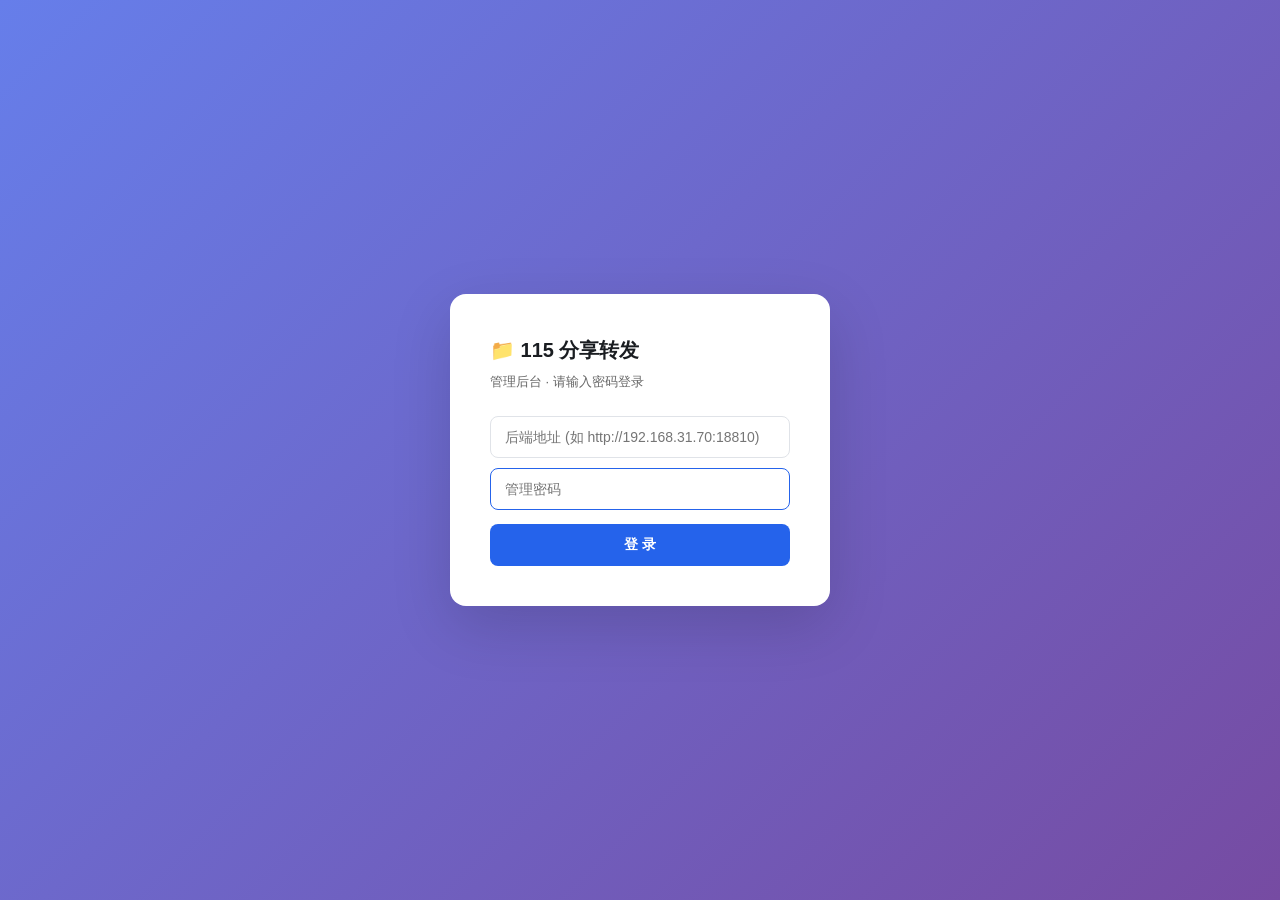
==== frontend/index.html @ b6e912a1 "feat: 115分享转发 全量项目 - 含前端管理面板" ====
<!DOCTYPE html>
<html lang="zh-CN">
<head>
<meta charset="utf-8">
<meta name="viewport" content="width=device-width, initial-scale=1">
<title>115 分享转发 · 管理后台</title>
<style>
:root{--bg:#f0f2f5;--surface:#fff;--border:#e0e3e8;--text:#1a1d21;--text2:#666;--text3:#999;--blue:#2563eb;--blue2:#1d4ed8;--green:#16a34a;--red:#dc2626;--orange:#ea580c;--radius:10px;--shadow:0 1px 3px rgba(0,0,0,.08)}
*{box-sizing:border-box;margin:0;padding:0}
body{background:var(--bg);color:var(--text);font:14px/1.6 -apple-system,BlinkMacSystemFont,"Segoe UI",Roboto,sans-serif;min-height:100vh}

/* Login */
#login-page{display:flex;align-items:center;justify-content:center;min-height:100vh;background:linear-gradient(135deg,#667eea 0%,#764ba2 100%)}
.login-box{background:#fff;border-radius:16px;padding:40px;width:380px;max-width:90vw;box-shadow:0 20px 60px rgba(0,0,0,.15)}
.login-box h1{font-size:20px;margin-bottom:6px}
.login-box p{color:var(--text2);font-size:13px;margin-bottom:24px}
.login-box input{width:100%;padding:12px 14px;border:1.5px solid var(--border);border-radius:8px;font-size:14px;outline:none;transition:border .2s}
.login-box input:focus{border-color:var(--blue)}
.login-box button{width:100%;margin-top:14px;padding:12px;background:var(--blue);color:#fff;border:none;border-radius:8px;font-size:14px;font-weight:600;cursor:pointer;transition:background .2s}
.login-box button:hover{background:var(--blue2)}
.login-box .err{color:var(--red);font-size:13px;margin-top:10px;display:none}

/* App */
#app-page{display:none}
.topbar{background:#fff;border-bottom:1px solid var(--border);padding:0 24px;height:52px;display:flex;align-items:center;justify-content:space-between;position:sticky;top:0;z-index:100}
.topbar h1{font-size:16px;font-weight:600}
.topbar .right{display:flex;align-items:center;gap:12px}
.topbar .conn{font-size:12px;color:var(--text3);background:var(--bg);padding:4px 10px;border-radius:6px}
.topbar .btn-sm{padding:6px 14px;border:1px solid var(--border);border-radius:6px;background:#fff;font-size:12px;cursor:pointer;color:var(--text2);transition:all .15s}
.topbar .btn-sm:hover{border-color:var(--blue);color:var(--blue)}
.topbar .btn-sm.danger{color:var(--red);border-color:#fecaca}
.topbar .btn-sm.danger:hover{background:#fef2f2}

.container{max-width:1200px;margin:0 auto;padding:20px}

/* Config URL bar */
.url-bar{background:var(--surface);border:1px solid var(--border);border-radius:var(--radius);padding:14px 18px;margin-bottom:16px;display:flex;align-items:center;gap:12px}
.url-bar label{font-size:13px;color:var(--text2);white-space:nowrap}
.url-bar input{flex:1;padding:8px 12px;border:1.5px solid var(--border);border-radius:6px;font-size:13px;outline:none}
.url-bar input:focus{border-color:var(--blue)}
.url-bar .btn{padding:8px 18px;background:var(--blue);color:#fff;border:none;border-radius:6px;font-size:13px;font-weight:500;cursor:pointer;white-space:nowrap}
.url-bar .btn:hover{background:var(--blue2)}
.url-bar .status{font-size:12px;padding:4px 10px;border-radius:20px;white-space:nowrap}
.url-bar .status.ok{background:#dcfce7;color:var(--green)}
.url-bar .status.err{background:#fee2e2;color:var(--red)}
.url-bar .status.idle{background:#f3f4f6;color:var(--text3)}

/* Grid */
.grid{display:grid;grid-template-columns:1fr 1fr;gap:16px}
@media(max-width:800px){.grid{grid-template-columns:1fr}}
.card{background:var(--surface);border:1px solid var(--border);border-radius:var(--radius);padding:18px;box-shadow:var(--shadow)}
.card.full{grid-column:1/-1}
.card h2{font-size:14px;font-weight:600;margin-bottom:14px;display:flex;align-items:center;gap:8px}
.card h2 .icon{font-size:16px}

/* Services */
.svc{display:flex;align-items:center;justify-content:space-between;padding:10px 0;border-bottom:1px solid #f3f4f6}
.svc:last-child{border:none}
.svc .name{font-weight:500;font-size:13px}
.svc .meta{font-size:11px;color:var(--text3)}
.badge{display:inline-block;padding:3px 10px;border-radius:20px;font-size:11px;font-weight:600;text-transform:uppercase}
.badge.running{background:#dcfce7;color:var(--green)}
.badge.stopped{background:#fee2e2;color:var(--red)}
.badge.not_found{background:#fef3c7;color:var(--orange)}
.badge.unknown{background:#f3f4f6;color:var(--text3)}
.svc-actions{display:flex;gap:6px;margin-top:2px}
.svc-actions button{font-size:11px;padding:3px 8px;border:1px solid var(--border);border-radius:4px;background:#fff;cursor:pointer;color:var(--text2);transition:all .15s}
.svc-actions button:hover{border-color:var(--blue);color:var(--blue)}

/* Fields */
.field{margin-bottom:12px}
.field label{display:block;font-size:12px;color:var(--text2);margin-bottom:4px;font-weight:500}
.field input,.field select{width:100%;padding:8px 12px;border:1.5px solid var(--border);border-radius:6px;font-size:13px;outline:none;transition:border .2s;font-family:inherit}
.field input:focus,.field select:focus{border-color:var(--blue)}
.field .hint{font-size:11px;color:var(--text3);margin-top:2px}

/* Buttons */
.btn{padding:8px 16px;border:none;border-radius:6px;font-size:13px;font-weight:500;cursor:pointer;transition:all .15s}
.btn-primary{background:var(--blue);color:#fff}.btn-primary:hover{background:var(--blue2)}
.btn-green{background:var(--green);color:#fff}.btn-green:hover{background:#15803d}
.btn-red{background:var(--red);color:#fff}.btn-red:hover{background:#b91c1c}
.btn-outline{background:#fff;border:1px solid var(--border);color:var(--text2)}.btn-outline:hover{border-color:var(--blue);color:var(--blue)}
.btn-group{display:flex;gap:8px;flex-wrap:wrap;margin-top:12px}

/* Log */
.log-box{background:#1a1d21;color:#d4d4d8;font:12px/1.5 "JetBrains Mono",ui-monospace,SFMono-Regular,monospace;padding:14px;border-radius:8px;max-height:320px;overflow:auto;white-space:pre-wrap;word-break:break-all}
.log-header{display:flex;align-items:center;gap:8px;margin-bottom:8px}
.log-header select{padding:6px 10px;border:1px solid var(--border);border-radius:6px;font-size:12px}

/* Queue */
pre.json{background:#1a1d21;color:#d4d4d8;font:12px/1.5 "JetBrains Mono",ui-monospace,SFMono-Regular,monospace;padding:14px;border-radius:8px;max-height:280px;overflow:auto;white-space:pre-wrap;word-break:break-all}

/* Mover */
.mover-grid{display:grid;grid-template-columns:repeat(auto-fit,minmax(80px,1fr));gap:10px;margin-bottom:14px}
.mover-stat{text-align:center;padding:10px;background:var(--bg);border-radius:8px}
.mover-stat .num{font-size:22px;font-weight:700;color:var(--blue)}
.mover-stat .lbl{font-size:11px;color:var(--text3);margin-top:2px}

/* Toast */
.toast{position:fixed;bottom:20px;right:20px;background:#1a1d21;color:#fff;padding:12px 20px;border-radius:8px;font-size:13px;z-index:9999;opacity:0;transform:translateY(10px);transition:all .3s;pointer-events:none}
.toast.show{opacity:1;transform:translateY(0)}
.toast.ok{background:var(--green)}
.toast.err{background:var(--red)}

/* Tabs */
.tabs{display:flex;gap:4px;margin-bottom:14px;border-bottom:1px solid var(--border);padding-bottom:0}
.tab{padding:8px 14px;font-size:13px;color:var(--text3);cursor:pointer;border-bottom:2px solid transparent;transition:all .15s;font-weight:500}
.tab:hover{color:var(--text)}
.tab.active{color:var(--blue);border-bottom-color:var(--blue)}
.tab-content{display:none}.tab-content.active{display:block}

/* Spinner */
.spinner{display:inline-block;width:14px;height:14px;border:2px solid #fff;border-top-color:transparent;border-radius:50%;animation:spin .6s linear infinite}
@keyframes spin{to{transform:rotate(360deg)}}
</style>
</head>
<body>

<!-- ========== Login ========== -->
<div id="login-page">
  <div class="login-box">
    <h1>📁 115 分享转发</h1>
    <p>管理后台 · 请输入密码登录</p>
    <input id="login-url" type="text" placeholder="后端地址 (如 http://192.168.31.70:18810)" style="margin-bottom:10px">
    <input id="login-pwd" type="password" placeholder="管理密码" autofocus>
    <div id="login-err" class="err"></div>
    <button id="login-btn" onclick="doLogin()">登 录</button>
  </div>
</div>

<!-- ========== App ========== -->
<div id="app-page">
  <div class="topbar">
    <h1>📁 115 分享转发 · 管理后台</h1>
    <div class="right">
      <span class="conn" id="conn-info"></span>
      <button class="btn-sm" onclick="refreshAll()">🔄 刷新</button>
      <button class="btn-sm danger" onclick="doLogout()">退出</button>
    </div>
  </div>

  <div class="container">
    <!-- Connection bar -->
    <div class="url-bar">
      <label>后端地址</label>
      <input id="api-url" type="text" placeholder="http://192.168.31.70:18810">
      <button class="btn" onclick="connect()">连接</button>
      <span class="status idle" id="conn-status">未连接</span>
    </div>

    <!-- Dashboard Grid -->
    <div class="grid">
      <!-- Services -->
      <div class="card">
        <h2><span class="icon">🖥️</span> 服务状态</h2>
        <div id="services"><div style="color:var(--text3);text-align:center;padding:20px">加载中...</div></div>
        <div class="btn-group">
          <button class="btn btn-outline" onclick="refreshServices()">刷新</button>
          <button class="btn btn-green" onclick="doAction('compose-up')">启动全部</button>
          <button class="btn btn-red" onclick="doAction('compose-down')">停止全部</button>
        </div>
      </div>

      <!-- Quick Actions -->
      <div class="card">
        <h2><span class="icon">⚡</span> 快捷操作</h2>
        <div class="btn-group" style="margin-top:0">
          <button class="btn btn-outline" onclick="doAction('backup')">📦 备份配置</button>
          <button class="btn btn-outline" onclick="doAction('clear-retry')">🗑️ 清空重试队列</button>
          <button class="btn btn-outline" onclick="refreshAll()">🔄 全部刷新</button>
        </div>
        <div id="mover-summary" style="margin-top:14px"></div>
      </div>

      <!-- Config Tabs -->
      <div class="card full">
        <h2><span class="icon">⚙️</span> 配置管理</h2>
        <div class="tabs">
          <div class="tab active" onclick="switchTab(this,'tab-card')">卡片机器人</div>
          <div class="tab" onclick="switchTab(this,'tab-monitor')">Telegram 监听</div>
          <div class="tab" onclick="switchTab(this,'tab-llm')">LLM 提示词</div>
        </div>
        <div id="tab-card" class="tab-content active"></div>
        <div id="tab-monitor" class="tab-content"></div>
        <div id="tab-llm" class="tab-content"></div>
      </div>

      <!-- Logs -->
      <div class="card full">
        <h2><span class="icon">📜</span> 实时日志</h2>
        <div class="log-header">
          <select id="log-svc" onchange="loadLogs()">
            <option value="p115-card-bot">p115-card-bot</option>
            <option value="tg-user-monitor">tg-user-monitor</option>
            <option value="cd2-mount-mover">cd2-mount-mover</option>
          </select>
          <button class="btn btn-outline" onclick="loadLogs()" style="padding:5px 12px;font-size:12px">刷新日志</button>
        </div>
        <div class="log-box" id="log-output">加载中...</div>
      </div>

      <!-- Retry Queue -->
      <div class="card">
        <h2><span class="icon">🔁</span> 重试队列</h2>
        <div class="json" id="queue-output">加载中...</div>
      </div>

      <!-- Mount Mover -->
      <div class="card">
        <h2><span class="icon">📂</span> 转存状态</h2>
        <div id="mover-output">加载中...</div>
      </div>
    </div>
  </div>
</div>

<div class="toast" id="toast"></div>

<script>
// ── State ──
let API = '';
let logged = false;

// ── Field labels ──
const cardLabels = {
  P115_SAVE_DIR:'保存目录名',TG_CHANNEL_ID:'频道ID',TG_USER_ID:'管理员ID',
  TG_ALLOW_CHATS:'允许的聊天ID',TMDB_API_KEY:'TMDB密钥',TMDB_LANG:'语言',
  TG_PROXY:'TG代理',APP_HTTP_PROXY:'HTTP代理',LOG_LEVEL:'日志级别',
  CARD_BOT_TEST_MODE:'测试模式',LLM_API_BASE:'API地址',LLM_API_KEY:'API密钥',LLM_MODEL:'模型名称'
};
const monitorLabels = {
  TG_PHONE:'手机号',TG_SOURCE_CHAT:'来源聊天',TG_FORWARD_TO:'转发目标',
  TG_PROXY:'TG代理',TG_START_FROM:'起始消息ID',TG_FORWARD_TIMEOUT:'转发超时',
  TG_MONITOR_WEB_PORT:'网页端口',TG_MONITOR_WEB_SECRET:'网页密钥',LOG_LEVEL:'日志级别'
};
const llmKeys = ['LLM_API_BASE','LLM_API_KEY','LLM_MODEL'];

// ── Helpers ──
function toast(msg, type='ok'){
  const t=document.getElementById('toast');
  t.textContent=msg;t.className='toast '+type+' show';
  setTimeout(()=>t.className='toast',3000);
}
async function api(path, opts={}){
  const r=await fetch(API+path,{credentials:'include',...opts});
  if(r.status===401){logged=false;showLogin();throw new Error('未登录')}
  const d=await r.json();
  if(!r.ok&&d.error)throw new Error(d.error);
  return d;
}
function esc(s){const d=document.createElement('div');d.textContent=s;return d.innerHTML}

// ── Tab switching ──
function switchTab(el, id){
  el.parentElement.querySelectorAll('.tab').forEach(t=>t.classList.remove('active'));
  el.classList.add('active');
  el.closest('.card').querySelectorAll('.tab-content').forEach(c=>c.classList.remove('active'));
  document.getElementById(id).classList.add('active');
}

// ── Auth ──
function showLogin(){document.getElementById('login-page').style.display='flex';document.getElementById('app-page').style.display='none'}
function showApp(){document.getElementById('login-page').style.display='none';document.getElementById('app-page').style.display='block'}

async function doLogin(){
  const url=document.getElementById('login-url').value.trim().replace(/\/$/,'');
  const pwd=document.getElementById('login-pwd').value;
  const err=document.getElementById('login-err');
  if(!url){err.textContent='请输入后端地址';err.style.display='block';return}
  if(!pwd){err.textContent='请输入密码';err.style.display='block';return}
  API=url;
  try{
    const r=await fetch(API+'/api/login',{method:'POST',credentials:'include',
      headers:{'Content-Type':'application/json'},body:JSON.stringify({password:pwd})});
    const d=await r.json();
    if(!r.ok||!d.ok){err.textContent=d.error||'登录失败';err.style.display='block';return}
    logged=true;
    document.getElementById('api-url').value=API;
    document.getElementById('login-err').style.display='none';
    localStorage.setItem('115_api_url',API);
    showApp();
    connect();
  }catch(e){err.textContent='连接失败: '+e.message;err.style.display='block'}
}

async function doLogout(){
  try{await api('/api/logout',{method:'POST'})}catch(e){}
  logged=false;showLogin();
}

async function connect(){
  const url=document.getElementById('api-url').value.trim().replace(/\/$/,'');
  const st=document.getElementById('conn-status');
  if(!url){st.textContent='请输入地址';st.className='status err';return}
  API=url;
  try{
    await api('/api/me');
    st.textContent='已连接';st.className='status ok';
    document.getElementById('conn-info').textContent=API;
    refreshAll();
  }catch(e){
    st.textContent='连接失败';st.className='status err';
  }
}

// ── Refresh ──
async function refreshAll(){
  await Promise.all([refreshServices(),loadLogs(),loadQueue(),loadMover(),loadLlmPrompt()]);
}

async function refreshServices(){
  try{
    const d=await api('/api/overview');
    renderServices(d.services);
    renderFields('tab-card',d.card_env,cardLabels);
    renderFields('tab-monitor',d.monitor_env,monitorLabels);
  }catch(e){toast(e.message,'err')}
}

function renderServices(services){
  const h=services.map(s=>
    <div class="svc">
      <div><div class="name"></div>
      <div class="meta">启动:  · 重启: </div></div>
      <div style="display:flex;align-items:center;gap:8px">
        <span class="badge "></span>
        <div class="svc-actions">
          <button onclick="restartSvc('')" title="重启">🔄</button>
          <button onclick="serviceAction('','stop')" title="停止">⏹</button>
        </div>
      </div>
    </div>).join('');
  document.getElementById('services').innerHTML=h||'<div style="color:var(--text3)">无数据</div>';
}

function renderFields(containerId, env, labels){
  const el=document.getElementById(containerId);
  const keys=Object.keys(labels);
  el.innerHTML=keys.map(k=>{
    const v=env[k]||'';
    const isSecret=v==='********';
    return <div class="field">
      <label></label>
      <input data-key="" type="" value="" placeholder="" >
    </div>;
  }).join('')+
  <div class="btn-group"><button class="btn btn-primary" onclick="saveEnv('','')">💾 保存配置</button></div>;
}

async function saveEnv(kind, containerId){
  const updates={};
  document.querySelectorAll('#'+containerId+' input').forEach(inp=>{
    if(inp.dataset.secret&&inp.value)updates[inp.dataset.key]=inp.value;
    else if(!inp.dataset.secret&&inp.value&&inp.value!=='********')updates[inp.dataset.key]=inp.value;
  });
  try{
    await api('/api/env/'+kind,{method:'POST',headers:{'Content-Type':'application/json'},
      body:JSON.stringify({updates})});
    toast('配置已保存并重启');
    setTimeout(refreshServices,2000);
  }catch(e){toast(e.message,'err')}
}

async function restartSvc(name){
  try{await api('/api/service/'+encodeURIComponent(name)+'/restart',{method:'POST'});toast('已重启 '+name);setTimeout(refreshServices,2000)}
  catch(e){toast(e.message,'err')}
}
async function serviceAction(name,action){
  try{await api('/api/service/'+encodeURIComponent(name)+'/'+action,{method:'POST'});toast('已'+action+' '+name);setTimeout(refreshServices,2000)}
  catch(e){toast(e.message,'err')}
}

// ── Logs ──
async function loadLogs(){
  const svc=document.getElementById('log-svc').value;
  try{
    const d=await api('/api/logs?name='+encodeURIComponent(svc));
    document.getElementById('log-output').textContent=d.log||'(暂无日志)';
    const box=document.getElementById('log-output');box.scrollTop=box.scrollHeight;
  }catch(e){document.getElementById('log-output').textContent=e.message}
}

// ── Queue ──
async function loadQueue(){
  try{
    const d=await api('/api/retry-queue');
    document.getElementById('queue-output').textContent=JSON.stringify(d.queue,null,2)||'[]';
  }catch(e){document.getElementById('queue-output').textContent=e.message}
}

// ── Mover ──
async function loadMover(){
  try{
    const d=await api('/api/mount-mover');
    const s=d.service||{};
    const c=d.counts||{};
    const pc=d.pipeline_counts||{};
    document.getElementById('mover-output').innerHTML=
      <div class="mover-grid">
        <div class="mover-stat"><div class="num"></div><div class="lbl">已跟踪</div></div>
        <div class="mover-stat"><div class="num"></div><div class="lbl">等待稳定</div></div>
        <div class="mover-stat"><div class="num"></div><div class="lbl">处理中</div></div>
        <div class="mover-stat"><div class="num"></div><div class="lbl">已移动</div></div>
      </div>
      <div style="font-size:12px;color:var(--text2);margin-bottom:8px">
        <div>来源: <code></code></div>
        <div>目标: <code></code></div>
        <div>服务状态: <span class="badge "></span></div>
      </div>;
    const ms=document.getElementById('mover-summary');
    if(ms)ms.innerHTML=<div style="font-size:13px;color:var(--text2)">
      <div>转存:  / </div>
      <div>闭环:  已完成 ·  待处理 ·  失败</div>
    </div>;
  }catch(e){document.getElementById('mover-output').textContent=e.message}
}

// ── LLM Prompt ──
async function loadLlmPrompt(){
  try{
    const d=await api('/api/llm-prompt');
    document.getElementById('tab-llm').innerHTML=
      <div class="field"><label>LLM 提示词</label>
      <textarea id="llm-prompt" style="width:100%;min-height:200px;padding:12px;border:1.5px solid var(--border);border-radius:6px;font:13px/1.5 monospace;resize:vertical"></textarea></div>
      <div class="btn-group">
        <button class="btn btn-primary" onclick="saveLlmPrompt()">💾 保存提示词</button>
        <button class="btn btn-outline" onclick="resetLlmPrompt()">↩ 恢复默认</button>
      </div>;
  }catch(e){}
}
async function saveLlmPrompt(){
  try{
    await api('/api/llm-prompt',{method:'POST',headers:{'Content-Type':'application/json'},
      body:JSON.stringify({prompt:document.getElementById('llm-prompt').value})});
    toast('提示词已保存');
  }catch(e){toast(e.message,'err')}
}
async function resetLlmPrompt(){
  if(!confirm('确定恢复默认提示词？'))return;
  try{await api('/api/llm-prompt/reset',{method:'POST'});toast('已恢复默认');loadLlmPrompt()}
  catch(e){toast(e.message,'err')}
}

// ── Actions ──
async function doAction(action){
  const labels={'backup':'备份配置','compose-up':'启动全部服务','compose-down':'停止全部服务','clear-retry':'清空重试队列'};
  if((action==='compose-down'||action==='clear-retry')&&!confirm('确定'+labels[action]+'？'))return;
  try{
    const d=await api('/api/action',{method:'POST',headers:{'Content-Type':'application/json'},
      body:JSON.stringify({action})});
    toast(d.message||labels[action]+'完成');
    refreshAll();
  }catch(e){toast(e.message,'err')}
}

// ── Init ──
(function init(){
  const saved=localStorage.getItem('115_api_url');
  if(saved){document.getElementById('login-url').value=saved;document.getElementById('api-url').value=saved}
  document.getElementById('login-pwd').addEventListener('keydown',e=>{if(e.key==='Enter')doLogin()});
  document.getElementById('api-url').addEventListener('keydown',e=>{if(e.key==='Enter')connect()});
})();
</script>
</body>
</html>
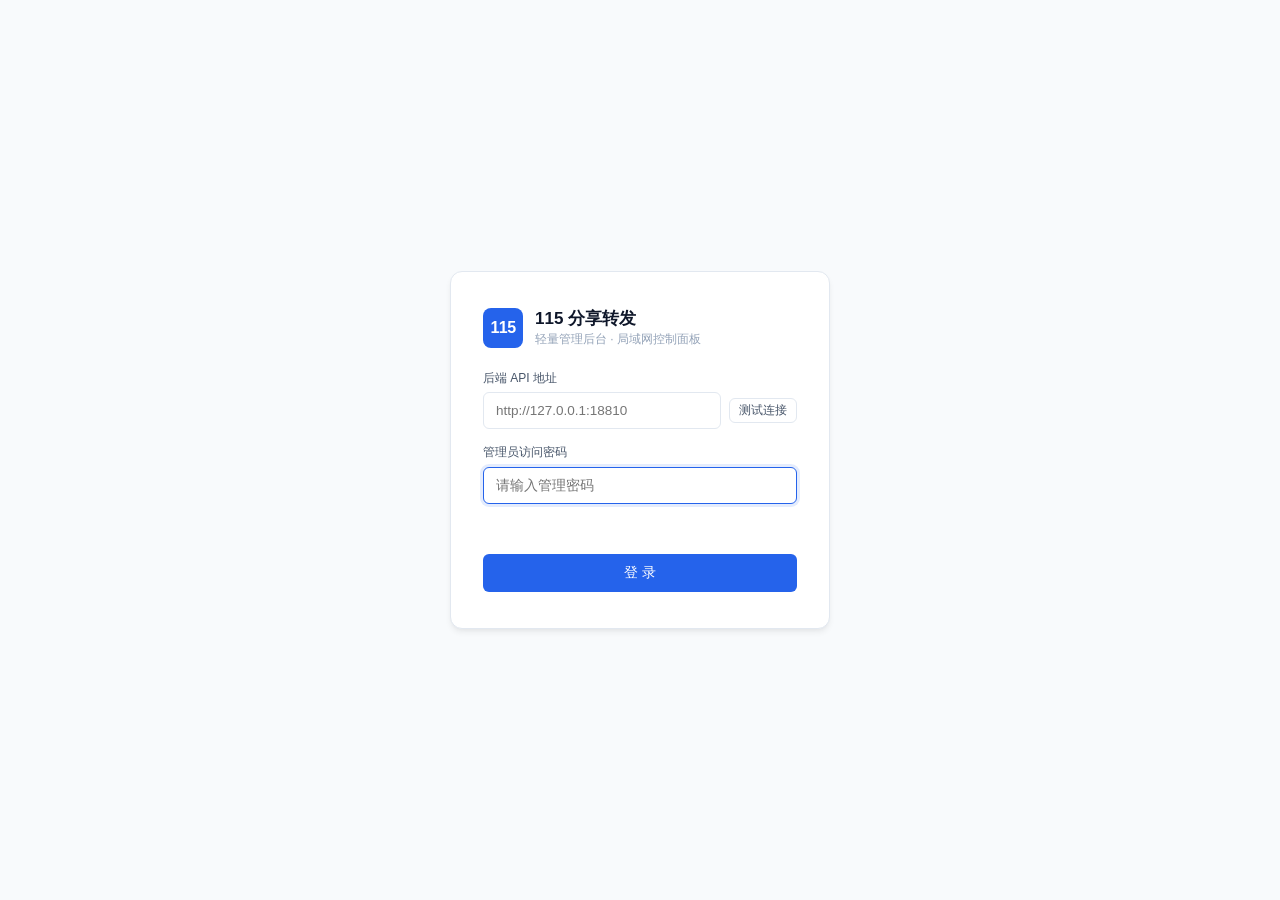
==== commit 290ebefe: "refactor: 用新版代码覆盖 - 重组目录结构" ====
--- a/frontend/index.html
+++ b/frontend/index.html
@@ -1,465 +1,1683 @@
-<!DOCTYPE html>
+<!doctype html>
 <html lang="zh-CN">
 <head>
 <meta charset="utf-8">
-<meta name="viewport" content="width=device-width, initial-scale=1">
+<meta name="viewport" content="width=device-width,initial-scale=1">
 <title>115 分享转发 · 管理后台</title>
 <style>
-:root{--bg:#f0f2f5;--surface:#fff;--border:#e0e3e8;--text:#1a1d21;--text2:#666;--text3:#999;--blue:#2563eb;--blue2:#1d4ed8;--green:#16a34a;--red:#dc2626;--orange:#ea580c;--radius:10px;--shadow:0 1px 3px rgba(0,0,0,.08)}
-*{box-sizing:border-box;margin:0;padding:0}
-body{background:var(--bg);color:var(--text);font:14px/1.6 -apple-system,BlinkMacSystemFont,"Segoe UI",Roboto,sans-serif;min-height:100vh}
-
-/* Login */
-#login-page{display:flex;align-items:center;justify-content:center;min-height:100vh;background:linear-gradient(135deg,#667eea 0%,#764ba2 100%)}
-.login-box{background:#fff;border-radius:16px;padding:40px;width:380px;max-width:90vw;box-shadow:0 20px 60px rgba(0,0,0,.15)}
-.login-box h1{font-size:20px;margin-bottom:6px}
-.login-box p{color:var(--text2);font-size:13px;margin-bottom:24px}
-.login-box input{width:100%;padding:12px 14px;border:1.5px solid var(--border);border-radius:8px;font-size:14px;outline:none;transition:border .2s}
-.login-box input:focus{border-color:var(--blue)}
-.login-box button{width:100%;margin-top:14px;padding:12px;background:var(--blue);color:#fff;border:none;border-radius:8px;font-size:14px;font-weight:600;cursor:pointer;transition:background .2s}
-.login-box button:hover{background:var(--blue2)}
-.login-box .err{color:var(--red);font-size:13px;margin-top:10px;display:none}
-
-/* App */
-#app-page{display:none}
-.topbar{background:#fff;border-bottom:1px solid var(--border);padding:0 24px;height:52px;display:flex;align-items:center;justify-content:space-between;position:sticky;top:0;z-index:100}
-.topbar h1{font-size:16px;font-weight:600}
-.topbar .right{display:flex;align-items:center;gap:12px}
-.topbar .conn{font-size:12px;color:var(--text3);background:var(--bg);padding:4px 10px;border-radius:6px}
-.topbar .btn-sm{padding:6px 14px;border:1px solid var(--border);border-radius:6px;background:#fff;font-size:12px;cursor:pointer;color:var(--text2);transition:all .15s}
-.topbar .btn-sm:hover{border-color:var(--blue);color:var(--blue)}
-.topbar .btn-sm.danger{color:var(--red);border-color:#fecaca}
-.topbar .btn-sm.danger:hover{background:#fef2f2}
-
-.container{max-width:1200px;margin:0 auto;padding:20px}
-
-/* Config URL bar */
-.url-bar{background:var(--surface);border:1px solid var(--border);border-radius:var(--radius);padding:14px 18px;margin-bottom:16px;display:flex;align-items:center;gap:12px}
-.url-bar label{font-size:13px;color:var(--text2);white-space:nowrap}
-.url-bar input{flex:1;padding:8px 12px;border:1.5px solid var(--border);border-radius:6px;font-size:13px;outline:none}
-.url-bar input:focus{border-color:var(--blue)}
-.url-bar .btn{padding:8px 18px;background:var(--blue);color:#fff;border:none;border-radius:6px;font-size:13px;font-weight:500;cursor:pointer;white-space:nowrap}
-.url-bar .btn:hover{background:var(--blue2)}
-.url-bar .status{font-size:12px;padding:4px 10px;border-radius:20px;white-space:nowrap}
-.url-bar .status.ok{background:#dcfce7;color:var(--green)}
-.url-bar .status.err{background:#fee2e2;color:var(--red)}
-.url-bar .status.idle{background:#f3f4f6;color:var(--text3)}
-
-/* Grid */
-.grid{display:grid;grid-template-columns:1fr 1fr;gap:16px}
-@media(max-width:800px){.grid{grid-template-columns:1fr}}
-.card{background:var(--surface);border:1px solid var(--border);border-radius:var(--radius);padding:18px;box-shadow:var(--shadow)}
-.card.full{grid-column:1/-1}
-.card h2{font-size:14px;font-weight:600;margin-bottom:14px;display:flex;align-items:center;gap:8px}
-.card h2 .icon{font-size:16px}
-
-/* Services */
-.svc{display:flex;align-items:center;justify-content:space-between;padding:10px 0;border-bottom:1px solid #f3f4f6}
-.svc:last-child{border:none}
-.svc .name{font-weight:500;font-size:13px}
-.svc .meta{font-size:11px;color:var(--text3)}
-.badge{display:inline-block;padding:3px 10px;border-radius:20px;font-size:11px;font-weight:600;text-transform:uppercase}
-.badge.running{background:#dcfce7;color:var(--green)}
-.badge.stopped{background:#fee2e2;color:var(--red)}
-.badge.not_found{background:#fef3c7;color:var(--orange)}
-.badge.unknown{background:#f3f4f6;color:var(--text3)}
-.svc-actions{display:flex;gap:6px;margin-top:2px}
-.svc-actions button{font-size:11px;padding:3px 8px;border:1px solid var(--border);border-radius:4px;background:#fff;cursor:pointer;color:var(--text2);transition:all .15s}
-.svc-actions button:hover{border-color:var(--blue);color:var(--blue)}
-
-/* Fields */
-.field{margin-bottom:12px}
-.field label{display:block;font-size:12px;color:var(--text2);margin-bottom:4px;font-weight:500}
-.field input,.field select{width:100%;padding:8px 12px;border:1.5px solid var(--border);border-radius:6px;font-size:13px;outline:none;transition:border .2s;font-family:inherit}
-.field input:focus,.field select:focus{border-color:var(--blue)}
-.field .hint{font-size:11px;color:var(--text3);margin-top:2px}
-
-/* Buttons */
-.btn{padding:8px 16px;border:none;border-radius:6px;font-size:13px;font-weight:500;cursor:pointer;transition:all .15s}
-.btn-primary{background:var(--blue);color:#fff}.btn-primary:hover{background:var(--blue2)}
-.btn-green{background:var(--green);color:#fff}.btn-green:hover{background:#15803d}
-.btn-red{background:var(--red);color:#fff}.btn-red:hover{background:#b91c1c}
-.btn-outline{background:#fff;border:1px solid var(--border);color:var(--text2)}.btn-outline:hover{border-color:var(--blue);color:var(--blue)}
-.btn-group{display:flex;gap:8px;flex-wrap:wrap;margin-top:12px}
-
-/* Log */
-.log-box{background:#1a1d21;color:#d4d4d8;font:12px/1.5 "JetBrains Mono",ui-monospace,SFMono-Regular,monospace;padding:14px;border-radius:8px;max-height:320px;overflow:auto;white-space:pre-wrap;word-break:break-all}
-.log-header{display:flex;align-items:center;gap:8px;margin-bottom:8px}
-.log-header select{padding:6px 10px;border:1px solid var(--border);border-radius:6px;font-size:12px}
-
-/* Queue */
-pre.json{background:#1a1d21;color:#d4d4d8;font:12px/1.5 "JetBrains Mono",ui-monospace,SFMono-Regular,monospace;padding:14px;border-radius:8px;max-height:280px;overflow:auto;white-space:pre-wrap;word-break:break-all}
-
-/* Mover */
-.mover-grid{display:grid;grid-template-columns:repeat(auto-fit,minmax(80px,1fr));gap:10px;margin-bottom:14px}
-.mover-stat{text-align:center;padding:10px;background:var(--bg);border-radius:8px}
-.mover-stat .num{font-size:22px;font-weight:700;color:var(--blue)}
-.mover-stat .lbl{font-size:11px;color:var(--text3);margin-top:2px}
-
-/* Toast */
-.toast{position:fixed;bottom:20px;right:20px;background:#1a1d21;color:#fff;padding:12px 20px;border-radius:8px;font-size:13px;z-index:9999;opacity:0;transform:translateY(10px);transition:all .3s;pointer-events:none}
-.toast.show{opacity:1;transform:translateY(0)}
-.toast.ok{background:var(--green)}
-.toast.err{background:var(--red)}
-
-/* Tabs */
-.tabs{display:flex;gap:4px;margin-bottom:14px;border-bottom:1px solid var(--border);padding-bottom:0}
-.tab{padding:8px 14px;font-size:13px;color:var(--text3);cursor:pointer;border-bottom:2px solid transparent;transition:all .15s;font-weight:500}
-.tab:hover{color:var(--text)}
-.tab.active{color:var(--blue);border-bottom-color:var(--blue)}
-.tab-content{display:none}.tab-content.active{display:block}
-
-/* Spinner */
-.spinner{display:inline-block;width:14px;height:14px;border:2px solid #fff;border-top-color:transparent;border-radius:50%;animation:spin .6s linear infinite}
-@keyframes spin{to{transform:rotate(360deg)}}
+:root {
+  --bg: #f8fafc;
+  --surface: #ffffff;
+  --surface-hover: #f1f5f9;
+  --surface-active: #e2e8f0;
+  --border: #e2e8f0;
+  --border-subtle: #f1f5f9;
+  --border-focus: #2563eb;
+  --text: #0f172a;
+  --text-secondary: #475569;
+  --text-muted: #94a3b8;
+  --primary: #2563eb;
+  --primary-hover: #1d4ed8;
+  --primary-light: #eff6ff;
+  --primary-border: #bfdbfe;
+  --success: #16a34a;
+  --success-bg: #f0fdf4;
+  --success-border: #bbf7d0;
+  --danger: #dc2626;
+  --danger-bg: #fef2f2;
+  --danger-border: #fecaca;
+  --warning: #d97706;
+  --warning-bg: #fffbeb;
+  --warning-border: #fde68a;
+  --radius-sm: 6px;
+  --radius: 8px;
+  --radius-lg: 12px;
+  --shadow-sm: 0 1px 2px 0 rgba(0,0,0,0.05);
+  --shadow: 0 1px 3px 0 rgba(0,0,0,0.08), 0 1px 2px -1px rgba(0,0,0,0.04);
+  --shadow-md: 0 4px 6px -1px rgba(0,0,0,0.07), 0 2px 4px -2px rgba(0,0,0,0.04);
+  --font-sans: -apple-system, BlinkMacSystemFont, "Segoe UI", Roboto, "PingFang SC", "Hiragino Sans GB", "Microsoft YaHei", sans-serif;
+  --font-mono: "JetBrains Mono", ui-monospace, SFMono-Regular, Menlo, Monaco, Consolas, monospace;
+}
+* { box-sizing: border-box; margin: 0; padding: 0; }
+body {
+  background: var(--bg);
+  color: var(--text);
+  font-family: var(--font-sans);
+  font-size: 13.5px;
+  line-height: 1.55;
+  -webkit-font-smoothing: antialiased;
+  min-height: 100vh;
+}
+button, input, select, textarea { font-family: inherit; }
+
+/* ── Login Page ── */
+#login {
+  display: flex;
+  align-items: center;
+  justify-content: center;
+  min-height: 100vh;
+  padding: 24px;
+}
+.login-card {
+  background: var(--surface);
+  border: 1px solid var(--border);
+  border-radius: var(--radius-lg);
+  padding: 36px 32px;
+  width: 100%;
+  max-width: 380px;
+  box-shadow: var(--shadow-md);
+}
+.login-brand {
+  display: flex;
+  align-items: center;
+  gap: 12px;
+  margin-bottom: 20px;
+}
+.login-logo {
+  width: 40px;
+  height: 40px;
+  background: var(--primary);
+  color: #fff;
+  font-weight: 700;
+  font-size: 16px;
+  border-radius: var(--radius);
+  display: flex;
+  align-items: center;
+  justify-content: center;
+  letter-spacing: -0.5px;
+}
+.login-brand h1 {
+  font-size: 17px;
+  font-weight: 600;
+  color: var(--text);
+  line-height: 1.3;
+}
+.login-brand p {
+  font-size: 12px;
+  color: var(--text-muted);
+}
+.login-group {
+  margin-bottom: 14px;
+}
+.login-group label {
+  display: block;
+  font-size: 12px;
+  font-weight: 500;
+  color: var(--text-secondary);
+  margin-bottom: 5px;
+}
+.login-input-wrap {
+  position: relative;
+  display: flex;
+  align-items: center;
+}
+.login-input-wrap input {
+  width: 100%;
+  padding: 10px 12px;
+  border: 1px solid var(--border);
+  border-radius: var(--radius-sm);
+  font-size: 13.5px;
+  outline: none;
+  background: #fff;
+  transition: border-color 0.15s, box-shadow 0.15s;
+}
+.login-input-wrap input:focus {
+  border-color: var(--primary);
+  box-shadow: 0 0 0 3px rgba(37,99,235,0.12);
+}
+.login-btn {
+  width: 100%;
+  padding: 10px;
+  background: var(--primary);
+  color: #fff;
+  border: none;
+  border-radius: var(--radius-sm);
+  font-size: 13.5px;
+  font-weight: 500;
+  cursor: pointer;
+  margin-top: 18px;
+  transition: background 0.15s;
+}
+.login-btn:hover { background: var(--primary-hover); }
+.login-msg {
+  color: var(--danger);
+  font-size: 12px;
+  margin-top: 10px;
+  min-height: 18px;
+  text-align: center;
+}
+
+/* ── App Layout ── */
+#app { display: none; min-height: 100vh; }
+.header {
+  background: rgba(255,255,255,0.95);
+  border-bottom: 1px solid var(--border);
+  height: 52px;
+  padding: 0 24px;
+  display: flex;
+  align-items: center;
+  justify-content: space-between;
+  position: sticky;
+  top: 0;
+  z-index: 100;
+  backdrop-filter: blur(8px);
+}
+.header-left {
+  display: flex;
+  align-items: center;
+  gap: 12px;
+}
+.header-logo {
+  width: 28px;
+  height: 28px;
+  background: var(--primary);
+  color: #fff;
+  font-weight: 700;
+  font-size: 13px;
+  border-radius: var(--radius-sm);
+  display: flex;
+  align-items: center;
+  justify-content: center;
+}
+.header-title {
+  font-size: 15px;
+  font-weight: 600;
+  color: var(--text);
+}
+.header-badge {
+  font-size: 11px;
+  font-weight: 500;
+  padding: 2px 7px;
+  border-radius: 4px;
+  background: var(--surface-hover);
+  color: var(--text-secondary);
+  border: 1px solid var(--border);
+}
+.header-right {
+  display: flex;
+  align-items: center;
+  gap: 12px;
+}
+.conn-pill {
+  font-size: 12px;
+  display: inline-flex;
+  align-items: center;
+  gap: 6px;
+  padding: 3px 10px;
+  border-radius: 20px;
+  background: var(--success-bg);
+  color: var(--success);
+  border: 1px solid var(--success-border);
+  font-weight: 500;
+}
+.conn-dot {
+  width: 6px;
+  height: 6px;
+  border-radius: 50%;
+  background: currentColor;
+}
+.btn-icon {
+  display: inline-flex;
+  align-items: center;
+  gap: 5px;
+  padding: 6px 12px;
+  font-size: 12.5px;
+  border-radius: var(--radius-sm);
+  border: 1px solid var(--border);
+  background: #fff;
+  color: var(--text-secondary);
+  cursor: pointer;
+  transition: all 0.15s;
+}
+.btn-icon:hover {
+  background: var(--surface-hover);
+  color: var(--text);
+  border-color: var(--border-hover, #cbd5e1);
+}
+.btn-icon.danger:hover {
+  background: var(--danger-bg);
+  color: var(--danger);
+  border-color: var(--danger-border);
+}
+
+/* ── Main Container & Navigation Tabs ── */
+.main {
+  max-width: 1280px;
+  margin: 0 auto;
+  padding: 20px 24px;
+}
+.nav-tabs {
+  display: flex;
+  gap: 4px;
+  border-bottom: 1px solid var(--border);
+  margin-bottom: 20px;
+  overflow-x: auto;
+}
+.nav-tab {
+  display: inline-flex;
+  align-items: center;
+  gap: 6px;
+  padding: 10px 16px;
+  font-size: 13.5px;
+  font-weight: 500;
+  color: var(--text-secondary);
+  cursor: pointer;
+  border-bottom: 2px solid transparent;
+  transition: color 0.15s, border-color 0.15s;
+  white-space: nowrap;
+}
+.nav-tab:hover { color: var(--text); }
+.nav-tab.active {
+  color: var(--primary);
+  border-bottom-color: var(--primary);
+  font-weight: 600;
+}
+.tab-pane { display: none; }
+.tab-pane.active { display: block; }
+
+/* ── Cards & Grid ── */
+.grid-2 {
+  display: grid;
+  grid-template-columns: 1fr 1fr;
+  gap: 16px;
+}
+.grid-3 {
+  display: grid;
+  grid-template-columns: repeat(3, 1fr);
+  gap: 14px;
+  margin-bottom: 16px;
+}
+@media(max-width: 900px) {
+  .grid-2 { grid-template-columns: 1fr; }
+  .grid-3 { grid-template-columns: 1fr; }
+}
+.card {
+  background: var(--surface);
+  border: 1px solid var(--border);
+  border-radius: var(--radius);
+  padding: 20px;
+  box-shadow: var(--shadow-sm);
+  margin-bottom: 16px;
+}
+.card:last-child { margin-bottom: 0; }
+.card-header {
+  display: flex;
+  justify-content: space-between;
+  align-items: center;
+  margin-bottom: 16px;
+}
+.card-title {
+  font-size: 14.5px;
+  font-weight: 600;
+  color: var(--text);
+  display: flex;
+  align-items: center;
+  gap: 8px;
+}
+.card-desc {
+  font-size: 12px;
+  color: var(--text-muted);
+  margin-top: -10px;
+  margin-bottom: 16px;
+}
+
+/* ── Stats Tile ── */
+.stat-tile {
+  background: var(--surface);
+  border: 1px solid var(--border);
+  border-radius: var(--radius);
+  padding: 14px 18px;
+  box-shadow: var(--shadow-sm);
+}
+.stat-label {
+  font-size: 12px;
+  font-weight: 500;
+  color: var(--text-secondary);
+}
+.stat-value {
+  font-size: 20px;
+  font-weight: 700;
+  color: var(--text);
+  margin-top: 4px;
+}
+.stat-sub {
+  font-size: 11.5px;
+  color: var(--text-muted);
+  margin-top: 2px;
+}
+
+/* ── Services List ── */
+.svc-item {
+  display: flex;
+  justify-content: space-between;
+  align-items: center;
+  padding: 12px 14px;
+  border: 1px solid var(--border-subtle);
+  border-radius: var(--radius-sm);
+  background: #fafbfc;
+  margin-bottom: 10px;
+  transition: all 0.15s;
+}
+.svc-item:last-child { margin-bottom: 0; }
+.svc-item:hover {
+  background: #fff;
+  border-color: var(--border);
+}
+.svc-left {
+  display: flex;
+  align-items: center;
+  gap: 10px;
+}
+.svc-name {
+  font-weight: 600;
+  font-size: 13.5px;
+  color: var(--text);
+}
+.svc-meta {
+  font-size: 11.5px;
+  color: var(--text-muted);
+  margin-top: 2px;
+}
+.svc-right {
+  display: flex;
+  align-items: center;
+  gap: 10px;
+}
+.badge {
+  display: inline-flex;
+  align-items: center;
+  gap: 5px;
+  font-size: 11px;
+  font-weight: 600;
+  padding: 3px 9px;
+  border-radius: 20px;
+  text-transform: capitalize;
+}
+.badge.running {
+  background: var(--success-bg);
+  color: var(--success);
+  border: 1px solid var(--success-border);
+}
+.badge.stopped {
+  background: var(--danger-bg);
+  color: var(--danger);
+  border: 1px solid var(--danger-border);
+}
+.badge.not_found {
+  background: var(--warning-bg);
+  color: var(--warning);
+  border: 1px solid var(--warning-border);
+}
+.badge.unknown {
+  background: var(--surface-hover);
+  color: var(--text-muted);
+  border: 1px solid var(--border);
+}
+
+/* ── Action Buttons ── */
+.btn-group {
+  display: flex;
+  gap: 8px;
+  flex-wrap: wrap;
+  margin-top: 14px;
+}
+.btn {
+  display: inline-flex;
+  align-items: center;
+  gap: 6px;
+  padding: 7px 14px;
+  font-size: 12.5px;
+  font-weight: 500;
+  border-radius: var(--radius-sm);
+  border: 1px solid transparent;
+  cursor: pointer;
+  transition: all 0.15s;
+  white-space: nowrap;
+}
+.btn:active { transform: scale(0.99); }
+.btn-primary {
+  background: var(--primary);
+  color: #fff;
+}
+.btn-primary:hover { background: var(--primary-hover); }
+.btn-outline {
+  background: #fff;
+  border-color: var(--border);
+  color: var(--text-secondary);
+}
+.btn-outline:hover {
+  background: var(--surface-hover);
+  color: var(--text);
+  border-color: var(--border-hover, #cbd5e1);
+}
+.btn-danger-outline {
+  background: #fff;
+  border-color: var(--danger-border);
+  color: var(--danger);
+}
+.btn-danger-outline:hover {
+  background: var(--danger-bg);
+}
+.btn-sm {
+  padding: 4px 9px;
+  font-size: 11.5px;
+}
+
+/* ── Form Fields & Config ── */
+.subtabs {
+  display: flex;
+  gap: 6px;
+  background: var(--surface-hover);
+  padding: 3px;
+  border-radius: var(--radius-sm);
+  margin-bottom: 18px;
+  width: fit-content;
+}
+.subtab {
+  padding: 6px 14px;
+  font-size: 12.5px;
+  font-weight: 500;
+  color: var(--text-secondary);
+  border-radius: 4px;
+  cursor: pointer;
+  transition: all 0.15s;
+}
+.subtab:hover { color: var(--text); }
+.subtab.active {
+  background: #fff;
+  color: var(--text);
+  box-shadow: 0 1px 2px rgba(0,0,0,0.06);
+  font-weight: 600;
+}
+.subpane { display: none; }
+.subpane.active { display: block; }
+
+.fields-grid {
+  display: grid;
+  grid-template-columns: repeat(2, minmax(0, 1fr));
+  gap: 16px 20px;
+  width: 100%;
+  box-sizing: border-box;
+}
+@media(max-width: 860px) {
+  .fields-grid { grid-template-columns: minmax(0, 1fr); }
+}
+.field-item {
+  display: flex;
+  flex-direction: column;
+  min-width: 0;
+  box-sizing: border-box;
+}
+.field-label-row {
+  display: flex;
+  justify-content: space-between;
+  align-items: center;
+  margin-bottom: 6px;
+  gap: 8px;
+  min-width: 0;
+}
+.field-label {
+  font-size: 12.5px;
+  font-weight: 500;
+  color: var(--text);
+  white-space: nowrap;
+  overflow: hidden;
+  text-overflow: ellipsis;
+}
+.field-key {
+  font-size: 11px;
+  font-family: var(--font-mono);
+  color: var(--text-muted);
+  flex-shrink: 0;
+}
+.field-input-row {
+  display: flex;
+  align-items: center;
+  gap: 8px;
+  width: 100%;
+  min-width: 0;
+}
+.field-input-wrap {
+  position: relative;
+  display: flex;
+  align-items: center;
+  flex: 1;
+  min-width: 0;
+  width: 100%;
+}
+.field-input-wrap input {
+  width: 100%;
+  min-width: 0;
+  padding: 8px 12px;
+  border: 1px solid var(--border);
+  border-radius: var(--radius-sm);
+  font-size: 13px;
+  outline: none;
+  background: #fff;
+  color: var(--text);
+  transition: border-color 0.15s, box-shadow 0.15s;
+  box-sizing: border-box;
+}
+.field-input-wrap input:focus {
+  border-color: var(--primary);
+  box-shadow: 0 0 0 3px rgba(37,99,235,0.12);
+}
+.field-input-wrap.is-secret input {
+  padding-right: 36px;
+  font-family: var(--font-mono);
+}
+.field-eye-btn {
+  position: absolute;
+  right: 8px;
+  top: 50%;
+  transform: translateY(-50%);
+  background: transparent;
+  border: none;
+  cursor: pointer;
+  padding: 2px 4px;
+  color: var(--text-muted);
+  font-size: 13px;
+  line-height: 1;
+  border-radius: 4px;
+  display: flex;
+  align-items: center;
+  justify-content: center;
+  z-index: 2;
+}
+.field-eye-btn:hover { color: var(--text); }
+.btn-test {
+  flex-shrink: 0;
+  padding: 0 12px;
+  height: 35px;
+  border: 1px solid var(--border);
+  border-radius: var(--radius-sm);
+  background: #fff;
+  color: var(--primary);
+  font-size: 12px;
+  font-weight: 500;
+  cursor: pointer;
+  transition: all 0.15s;
+  white-space: nowrap;
+  display: inline-flex;
+  align-items: center;
+  justify-content: center;
+  box-sizing: border-box;
+}
+.btn-test:hover {
+  background: var(--primary-light);
+  border-color: var(--primary-border);
+}
+.btn-test:active { transform: scale(0.98); }
+.btn-test:disabled { opacity: 0.6; cursor: not-allowed; }
+
+/* ── LLM Prompt Editor ── */
+.prompt-box {
+  display: flex;
+  flex-direction: column;
+  gap: 12px;
+}
+.prompt-header {
+  display: flex;
+  justify-content: space-between;
+  align-items: center;
+}
+.prompt-len {
+  font-size: 12px;
+  color: var(--text-muted);
+  font-family: var(--font-mono);
+}
+.prompt-textarea {
+  width: 100%;
+  min-height: 380px;
+  padding: 14px 16px;
+  border: 1px solid var(--border);
+  border-radius: var(--radius-sm);
+  font-family: var(--font-mono);
+  font-size: 12.5px;
+  line-height: 1.65;
+  background: #fafbfc;
+  color: #1e293b;
+  outline: none;
+  resize: vertical;
+  transition: border-color 0.15s, box-shadow 0.15s;
+}
+.prompt-textarea:focus {
+  border-color: var(--primary);
+  box-shadow: 0 0 0 3px rgba(37,99,235,0.12);
+  background: #fff;
+}
+
+/* ── Realtime Logs Terminal ── */
+.log-card {
+  display: flex;
+  flex-direction: column;
+}
+.log-toolbar {
+  display: flex;
+  justify-content: space-between;
+  align-items: center;
+  flex-wrap: wrap;
+  gap: 10px;
+  margin-bottom: 12px;
+}
+.log-toolbar-left, .log-toolbar-right {
+  display: flex;
+  align-items: center;
+  gap: 8px;
+  flex-wrap: wrap;
+}
+.log-select {
+  padding: 6px 12px;
+  border: 1px solid var(--border);
+  border-radius: var(--radius-sm);
+  font-size: 12.5px;
+  outline: none;
+  background: #fff;
+  color: var(--text);
+  cursor: pointer;
+}
+.log-select:focus { border-color: var(--primary); }
+.log-live-dot {
+  width: 7px;
+  height: 7px;
+  border-radius: 50%;
+  background: var(--success);
+  display: inline-block;
+  animation: pulse 2s infinite;
+}
+@keyframes pulse {
+  0% { opacity: 1; transform: scale(1); }
+  50% { opacity: 0.3; transform: scale(0.85); }
+  100% { opacity: 1; transform: scale(1); }
+}
+.log-live-dot.paused {
+  background: var(--text-muted);
+  animation: none;
+}
+.terminal-window {
+  background: #0d1117;
+  border: 1px solid #21262d;
+  border-radius: var(--radius-sm);
+  padding: 14px 16px;
+  height: 520px;
+  overflow-y: auto;
+  font-family: var(--font-mono);
+  font-size: 12px;
+  line-height: 1.6;
+  color: #c9d1d9;
+  white-space: pre-wrap;
+  word-break: break-all;
+  position: relative;
+}
+.terminal-window::-webkit-scrollbar { width: 8px; height: 8px; }
+.terminal-window::-webkit-scrollbar-track { background: #0d1117; }
+.terminal-window::-webkit-scrollbar-thumb { background: #30363d; border-radius: 4px; }
+.terminal-window::-webkit-scrollbar-thumb:hover { background: #484f58; }
+
+/* ── Mount Mover & Queue ── */
+.mover-grid {
+  display: grid;
+  grid-template-columns: repeat(5, 1fr);
+  gap: 10px;
+  margin-bottom: 14px;
+}
+@media(max-width: 700px) {
+  .mover-grid { grid-template-columns: repeat(2, 1fr); }
+}
+.mover-stat {
+  border: 1px solid var(--border-subtle);
+  border-radius: var(--radius-sm);
+  padding: 10px;
+  text-align: center;
+  background: #fafbfc;
+}
+.mover-stat-num {
+  font-size: 18px;
+  font-weight: 700;
+  color: var(--text);
+}
+.mover-stat-lbl {
+  font-size: 11.5px;
+  color: var(--text-muted);
+  margin-top: 2px;
+}
+.code-block {
+  background: #0d1117;
+  color: #c9d1d9;
+  border: 1px solid #21262d;
+  border-radius: var(--radius-sm);
+  padding: 12px 14px;
+  font-family: var(--font-mono);
+  font-size: 12px;
+  line-height: 1.55;
+  max-height: 320px;
+  overflow: auto;
+  white-space: pre-wrap;
+}
+
+/* ── Toast ── */
+.toast-container {
+  position: fixed;
+  bottom: 24px;
+  right: 24px;
+  z-index: 9999;
+  display: flex;
+  flex-direction: column;
+  gap: 8px;
+  pointer-events: none;
+}
+.toast-item {
+  background: #0f172a;
+  color: #fff;
+  padding: 10px 18px;
+  border-radius: var(--radius-sm);
+  font-size: 13px;
+  box-shadow: 0 4px 12px rgba(0,0,0,0.15);
+  display: flex;
+  align-items: center;
+  gap: 8px;
+  opacity: 0;
+  transform: translateY(10px);
+  transition: all 0.2s ease;
+  pointer-events: auto;
+}
+.toast-item.show { opacity: 1; transform: translateY(0); }
+.toast-item.ok { background: #15803d; }
+.toast-item.err { background: #b91c1c; }
+.toast-item.info { background: #1d4ed8; }
 </style>
 </head>
 <body>
 
-<!-- ========== Login ========== -->
-<div id="login-page">
-  <div class="login-box">
-    <h1>📁 115 分享转发</h1>
-    <p>管理后台 · 请输入密码登录</p>
-    <input id="login-url" type="text" placeholder="后端地址 (如 http://192.168.31.70:18810)" style="margin-bottom:10px">
-    <input id="login-pwd" type="password" placeholder="管理密码" autofocus>
-    <div id="login-err" class="err"></div>
-    <button id="login-btn" onclick="doLogin()">登 录</button>
+<!-- Login Screen -->
+<div id="login">
+  <div class="login-card">
+    <div class="login-brand">
+      <div class="login-logo">115</div>
+      <div>
+        <h1>115 分享转发</h1>
+        <p>轻量管理后台 · 局域网控制面板</p>
+      </div>
+    </div>
+    <form id="loginForm" onsubmit="event.preventDefault(); doLogin();">
+      <div class="login-group" id="urlGroup" style="display:none">
+        <label>后端 API 地址</label>
+        <div class="login-input-wrap" style="display:flex;gap:8px;align-items:center">
+          <input id="login-url" type="text" placeholder="http://127.0.0.1:18810" style="flex:1">
+          <button type="button" class="btn btn-outline btn-sm" id="testConnBtn" onclick="testConnection()">测试连接</button>
+        </div>
+        <div id="testConnMsg" style="font-size:12px;margin-top:6px"></div>
+      </div>
+      <div class="login-group">
+        <label>管理员访问密码</label>
+        <div class="login-input-wrap">
+          <input id="login-pwd" type="password" placeholder="请输入管理密码" autofocus autocomplete="current-password">
+        </div>
+      </div>
+      <div class="login-msg" id="loginMsg"></div>
+      <button class="login-btn" id="loginBtn" type="submit">登 录</button>
+    </form>
   </div>
 </div>
 
-<!-- ========== App ========== -->
-<div id="app-page">
-  <div class="topbar">
-    <h1>📁 115 分享转发 · 管理后台</h1>
-    <div class="right">
-      <span class="conn" id="conn-info"></span>
-      <button class="btn-sm" onclick="refreshAll()">🔄 刷新</button>
-      <button class="btn-sm danger" onclick="doLogout()">退出</button>
+<!-- Main App Screen -->
+<div id="app">
+  <header class="header">
+    <div class="header-left">
+      <div class="header-logo">115</div>
+      <span class="header-title">115 分享转发 · 管理后台</span>
+      <span class="header-badge">v2.0 极简版</span>
     </div>
-  </div>
-
-  <div class="container">
-    <!-- Connection bar -->
-    <div class="url-bar">
-      <label>后端地址</label>
-      <input id="api-url" type="text" placeholder="http://192.168.31.70:18810">
-      <button class="btn" onclick="connect()">连接</button>
-      <span class="status idle" id="conn-status">未连接</span>
+    <div class="header-right">
+      <span class="conn-pill" id="connPill"><span class="conn-dot"></span><span id="connText">已连接</span></span>
+      <button class="btn-icon" onclick="refreshOverview(true)" title="刷新页面数据">🔄 刷新</button>
+      <button class="btn-icon danger" onclick="doLogout()" title="退出当前登录">退出</button>
     </div>
-
-    <!-- Dashboard Grid -->
-    <div class="grid">
-      <!-- Services -->
+  </header>
+
+  <main class="main">
+    <!-- Top Navigation Tabs -->
+    <nav class="nav-tabs">
+      <div class="nav-tab active" onclick="switchNavTab('overview')">📊 服务概览</div>
+      <div class="nav-tab" onclick="switchNavTab('config')">⚙️ 配置管理</div>
+      <div class="nav-tab" onclick="switchNavTab('llm')">🤖 LLM 提示词</div>
+      <div class="nav-tab" onclick="switchNavTab('logs')">📜 实时日志</div>
+      <div class="nav-tab" onclick="switchNavTab('queue')">🔁 队列与转存</div>
+    </nav>
+
+    <!-- Tab 1: Overview -->
+    <section id="pane-overview" class="tab-pane active">
+      <div class="grid-3">
+        <div class="stat-tile">
+          <div class="stat-label">核心容器</div>
+          <div class="stat-value" id="stat-containers">- / -</div>
+          <div class="stat-sub" id="stat-containers-sub">检查中...</div>
+        </div>
+        <div class="stat-tile">
+          <div class="stat-label">重试队列</div>
+          <div class="stat-value" id="stat-queue">-</div>
+          <div class="stat-sub">待重试错误链接数</div>
+        </div>
+        <div class="stat-tile">
+          <div class="stat-label">挂载转存</div>
+          <div class="stat-value" id="stat-mover" style="font-size:16px;font-weight:600">-</div>
+          <div class="stat-sub" id="stat-mover-sub">本地目录移动流水线</div>
+        </div>
+      </div>
+
+      <div class="grid-2">
+        <div class="card">
+          <div class="card-header">
+            <h2 class="card-title">🖥️ 核心服务状态</h2>
+            <button class="btn btn-outline btn-sm" onclick="loadOverview()">刷新</button>
+          </div>
+          <div id="services-list"><div style="color:var(--text-muted);text-align:center;padding:24px">加载中...</div></div>
+        </div>
+
+        <div class="card">
+          <div class="card-header">
+            <h2 class="card-title">⚡ 常用快捷操作</h2>
+          </div>
+          <div class="btn-group" style="margin-top:0">
+            <button class="btn btn-outline" onclick="doAction('backup')">📦 备份当前配置</button>
+            <button class="btn btn-outline" onclick="doAction('clear-retry')">🗑️ 清空重试队列</button>
+            <button class="btn btn-outline" onclick="doAction('compose-up')">🚀 启动全部服务</button>
+            <button class="btn btn-danger-outline" onclick="doAction('compose-down')">⏹️ 停止全部服务</button>
+          </div>
+          <div style="margin-top:16px;padding:12px;border:1px solid var(--border-subtle);border-radius:var(--radius-sm);background:#fafbfc">
+            <div style="font-size:12px;font-weight:600;color:var(--text);margin-bottom:4px">💡 温馨提示</div>
+            <p style="font-size:12px;color:var(--text-secondary);line-height:1.6">
+              • 修改配置后点击“保存并重启”，容器将自动重启加载新配置。<br>
+              • 敏感字段如 Cookie、Token 在后台已脱敏保护，输入框留空保存将保持原值不变。
+            </p>
+          </div>
+        </div>
+      </div>
+    </section>
+
+    <!-- Tab 2: Configuration -->
+    <section id="pane-config" class="tab-pane">
       <div class="card">
-        <h2><span class="icon">🖥️</span> 服务状态</h2>
-        <div id="services"><div style="color:var(--text3);text-align:center;padding:20px">加载中...</div></div>
-        <div class="btn-group">
-          <button class="btn btn-outline" onclick="refreshServices()">刷新</button>
-          <button class="btn btn-green" onclick="doAction('compose-up')">启动全部</button>
-          <button class="btn btn-red" onclick="doAction('compose-down')">停止全部</button>
+        <div class="card-header">
+          <h2 class="card-title">⚙️ 服务配置中心</h2>
+          <span style="font-size:12px;color:var(--text-muted)">带 * 号项为必填核心凭据</span>
+        </div>
+        <div class="subtabs">
+          <div class="subtab active" onclick="switchConfigSubtab('card')">卡片机器人 (cardbot)</div>
+          <div class="subtab" onclick="switchConfigSubtab('monitor')">Telegram 监听器 (monitor)</div>
+          <div class="subtab" onclick="switchConfigSubtab('root')">全局与环境变量 (root .env)</div>
+        </div>
+
+        <div id="subpane-card" class="subpane active">
+          <div class="fields-grid" id="fields-card"></div>
+          <div class="btn-group">
+            <button class="btn btn-primary" onclick="saveConfig('card')">💾 保存卡片机器人配置并重启</button>
+          </div>
+        </div>
+
+        <div id="subpane-monitor" class="subpane">
+          <div class="fields-grid" id="fields-monitor"></div>
+          <div class="btn-group">
+            <button class="btn btn-primary" onclick="saveConfig('monitor')">💾 保存 Telegram 监听配置并重启</button>
+          </div>
+        </div>
+
+        <div id="subpane-root" class="subpane">
+          <div class="fields-grid" id="fields-root"></div>
+          <div class="btn-group">
+            <button class="btn btn-primary" onclick="saveConfig('root')">💾 保存全局环境变量</button>
+          </div>
         </div>
       </div>
-
-      <!-- Quick Actions -->
+    </section>
+
+    <!-- Tab 3: LLM Prompt -->
+    <section id="pane-llm" class="tab-pane">
       <div class="card">
-        <h2><span class="icon">⚡</span> 快捷操作</h2>
-        <div class="btn-group" style="margin-top:0">
-          <button class="btn btn-outline" onclick="doAction('backup')">📦 备份配置</button>
-          <button class="btn btn-outline" onclick="doAction('clear-retry')">🗑️ 清空重试队列</button>
-          <button class="btn btn-outline" onclick="refreshAll()">🔄 全部刷新</button>
-        </div>
-        <div id="mover-summary" style="margin-top:14px"></div>
+        <div class="card-header">
+          <h2 class="card-title">🤖 LLM 影视名识别参数</h2>
+          <button class="btn btn-primary btn-sm" onclick="saveConfig('llm')">保存 LLM 配置</button>
+        </div>
+        <div class="fields-grid" id="fields-llm" style="margin-bottom:14px"></div>
       </div>
 
-      <!-- Config Tabs -->
-      <div class="card full">
-        <h2><span class="icon">⚙️</span> 配置管理</h2>
-        <div class="tabs">
-          <div class="tab active" onclick="switchTab(this,'tab-card')">卡片机器人</div>
-          <div class="tab" onclick="switchTab(this,'tab-monitor')">Telegram 监听</div>
-          <div class="tab" onclick="switchTab(this,'tab-llm')">LLM 提示词</div>
-        </div>
-        <div id="tab-card" class="tab-content active"></div>
-        <div id="tab-monitor" class="tab-content"></div>
-        <div id="tab-llm" class="tab-content"></div>
+      <div class="card">
+        <div class="prompt-box">
+          <div class="prompt-header">
+            <div>
+              <h2 class="card-title">📝 识别 System Prompt 提示词</h2>
+              <div style="font-size:12px;color:var(--text-muted);margin-top:2px">用于引导大模型提取规范中文名、年份、季集及分辨率</div>
+            </div>
+            <div style="display:flex;align-items:center;gap:10px">
+              <span class="prompt-len" id="promptLen">0 字</span>
+              <button class="btn btn-outline btn-sm" onclick="resetLlmPrompt()">↩ 恢复默认</button>
+              <button class="btn btn-primary btn-sm" onclick="saveLlmPrompt()">💾 保存提示词</button>
+            </div>
+          </div>
+          <textarea class="prompt-textarea" id="llmPrompt" placeholder="正在加载提示词..."></textarea>
+        </div>
       </div>
-
-      <!-- Logs -->
-      <div class="card full">
-        <h2><span class="icon">📜</span> 实时日志</h2>
-        <div class="log-header">
-          <select id="log-svc" onchange="loadLogs()">
-            <option value="p115-card-bot">p115-card-bot</option>
-            <option value="tg-user-monitor">tg-user-monitor</option>
-            <option value="cd2-mount-mover">cd2-mount-mover</option>
-          </select>
-          <button class="btn btn-outline" onclick="loadLogs()" style="padding:5px 12px;font-size:12px">刷新日志</button>
-        </div>
-        <div class="log-box" id="log-output">加载中...</div>
+    </section>
+
+    <!-- Tab 4: Live Logs -->
+    <section id="pane-logs" class="tab-pane">
+      <div class="card log-card">
+        <div class="log-toolbar">
+          <div class="log-toolbar-left">
+            <span style="font-weight:600;font-size:13px">服务选择:</span>
+            <select class="log-select" id="logServiceSelect" onchange="loadLogs(true)">
+              <option value="p115-card-bot">p115-card-bot (卡片机器人)</option>
+              <option value="tg-user-monitor">tg-user-monitor (TG 监听器)</option>
+              <option value="cd2-mount-mover">cd2-mount-mover (挂载转存)</option>
+            </select>
+            <select class="log-select" id="logIntervalSelect" onchange="changeLogInterval()">
+              <option value="0">自动刷新: 关</option>
+              <option value="3000">自动刷新: 3秒</option>
+              <option value="5000" selected>自动刷新: 5秒</option>
+              <option value="15000">自动刷新: 15秒</option>
+            </select>
+            <span class="log-live-dot" id="logLiveDot" title="正在实时拉取"></span>
+          </div>
+          <div class="log-toolbar-right">
+            <span style="font-size:11.5px;color:var(--text-muted);font-family:var(--font-mono)" id="logStatusText">共 0 行</span>
+            <button class="btn btn-outline btn-sm" onclick="loadLogs(true)">🔄 刷新</button>
+            <button class="btn btn-outline btn-sm" onclick="copyLogs()">📋 复制</button>
+            <button class="btn btn-outline btn-sm" onclick="clearLogsView()">🧹 清屏</button>
+            <button class="btn btn-outline btn-sm" onclick="scrollLogToBottom()">⬇️ 滚到底</button>
+          </div>
+        </div>
+        <div class="terminal-window" id="terminalBox">正在加载日志...</div>
       </div>
-
-      <!-- Retry Queue -->
+    </section>
+
+    <!-- Tab 5: Queue & Mover -->
+    <section id="pane-queue" class="tab-pane">
       <div class="card">
-        <h2><span class="icon">🔁</span> 重试队列</h2>
-        <div class="json" id="queue-output">加载中...</div>
+        <div class="card-header">
+          <h2 class="card-title">🔁 自动重试队列 (retry_queue.json)</h2>
+          <div style="display:flex;gap:8px">
+            <button class="btn btn-outline btn-sm" onclick="loadQueue()">刷新</button>
+            <button class="btn btn-danger-outline btn-sm" onclick="doAction('clear-retry')">清空队列</button>
+          </div>
+        </div>
+        <p class="card-desc">转存失败或未匹配到 TMDB 的链接将自动在此重试，默认指数退避重试。</p>
+        <pre class="code-block" id="queueContent">加载中...</pre>
       </div>
 
-      <!-- Mount Mover -->
       <div class="card">
-        <h2><span class="icon">📂</span> 转存状态</h2>
-        <div id="mover-output">加载中...</div>
+        <div class="card-header">
+          <h2 class="card-title">📂 本地挂载转存流水线 (cd2-mount-mover)</h2>
+          <button class="btn btn-outline btn-sm" onclick="loadMover()">刷新状态</button>
+        </div>
+        <div id="moverContent">加载中...</div>
       </div>
-    </div>
-  </div>
+    </section>
+  </main>
 </div>
 
-<div class="toast" id="toast"></div>
+<div class="toast-container" id="toastBox"></div>
 
 <script>
-// ── State ──
-let API = '';
-let logged = false;
-
-// ── Field labels ──
-const cardLabels = {
-  P115_SAVE_DIR:'保存目录名',TG_CHANNEL_ID:'频道ID',TG_USER_ID:'管理员ID',
-  TG_ALLOW_CHATS:'允许的聊天ID',TMDB_API_KEY:'TMDB密钥',TMDB_LANG:'语言',
-  TG_PROXY:'TG代理',APP_HTTP_PROXY:'HTTP代理',LOG_LEVEL:'日志级别',
-  CARD_BOT_TEST_MODE:'测试模式',LLM_API_BASE:'API地址',LLM_API_KEY:'API密钥',LLM_MODEL:'模型名称'
+// ── State & Config ──
+let API_BASE = '';
+let activeNav = 'overview';
+let activeConfigSub = 'card';
+let logTimer = null;
+let logIsScrolledUp = false;
+let editingConfig = false;
+let currentEnvData = { card: {}, monitor: {}, root: {} };
+let currentRawLogs = '';
+
+const labelMaps = {
+  P115_COOKIE: '115 账号 Cookie',
+  TG_BOT_TOKEN: 'Telegram Bot Token',
+  TG_CHANNEL_ID: '卡片发布频道 ID',
+  TG_USER_ID: '管理员用户 ID',
+  TG_ALLOW_CHATS: '允许触发的聊天/群组 ID',
+  TG_SUBMITTER_IDS: '投稿白名单用户 ID',
+  TMDB_API_KEY: 'TMDB API 密钥',
+  TMDB_LANG: 'TMDB 语言偏好',
+  TG_PROXY: 'Telegram 代理 (SOCKS5/HTTP)',
+  APP_HTTP_PROXY: 'HTTP 代理 (下载海报/请求TMDB)',
+  LOG_LEVEL: '日志级别 (INFO/DEBUG/WARN)',
+  CARD_BOT_TEST_MODE: '测试模式 (0:发频道, 1:纯私聊, 2:查网盘私聊)',
+  P115_SAVE_DIR: '115 保存目录名',
+  RECYCLE_PASSWORD: '115 回收站永久清空密码',
+  AUTO_PROCESS_115_LINKS: '自动识别 115 链接 (1:开启, 0:关闭)',
+  AUTO_DELETE_AFTER: '发送后自动清理延迟秒数 (0:不清理)',
+  ADMIN_PASSWORD: '管理后台密码',
+  ADMIN_SECRET: '管理后台密钥',
+  LLM_API_BASE: 'LLM API 地址',
+  LLM_API_KEY: 'LLM API 密钥',
+  LLM_MODEL: 'LLM 模型名称',
+  TG_API_ID: 'Telegram API ID',
+  TG_API_HASH: 'Telegram API Hash',
+  TG_PHONE: 'TG 登录手机号',
+  TG_SOURCE_CHAT: '监控来源聊天 ID / 频道',
+  TG_FORWARD_TO: '转发目标聊天 ID',
+  TG_START_FROM: '起始消息 ID',
+  TG_FORWARD_TIMEOUT: '转发超时时间 (秒)',
+  TG_MONITOR_WEB_PORT: '监听器网页端口',
+  TG_MONITOR_WEB_SECRET: '监听器网页密钥'
 };
-const monitorLabels = {
-  TG_PHONE:'手机号',TG_SOURCE_CHAT:'来源聊天',TG_FORWARD_TO:'转发目标',
-  TG_PROXY:'TG代理',TG_START_FROM:'起始消息ID',TG_FORWARD_TIMEOUT:'转发超时',
-  TG_MONITOR_WEB_PORT:'网页端口',TG_MONITOR_WEB_SECRET:'网页密钥',LOG_LEVEL:'日志级别'
+
+const cardKeys = ['P115_COOKIE','TG_BOT_TOKEN','TG_CHANNEL_ID','TG_USER_ID','TG_ALLOW_CHATS','TG_SUBMITTER_IDS','TMDB_API_KEY','TMDB_LANG','TG_PROXY','APP_HTTP_PROXY','P115_SAVE_DIR','LOG_LEVEL','CARD_BOT_TEST_MODE','RECYCLE_PASSWORD'];
+const llmKeys = ['LLM_API_BASE','LLM_API_KEY','LLM_MODEL'];
+const monitorKeys = ['TG_API_ID','TG_API_HASH','TG_BOT_TOKEN','TG_PHONE','TG_SOURCE_CHAT','TG_FORWARD_TO','TG_PROXY','TG_START_FROM','TG_FORWARD_TIMEOUT','TG_MONITOR_WEB_PORT','TG_MONITOR_WEB_SECRET','LOG_LEVEL'];
+const rootKeys = ['P115_COOKIE','TG_BOT_TOKEN','TG_CHANNEL_ID','TG_USER_ID','TG_ALLOW_CHATS','TMDB_API_KEY','TMDB_LANG','LLM_API_BASE','LLM_API_KEY','LLM_MODEL','TG_PROXY','APP_HTTP_PROXY','P115_SAVE_DIR','LOG_LEVEL','AUTO_PROCESS_115_LINKS','AUTO_DELETE_AFTER','RECYCLE_PASSWORD','ADMIN_PASSWORD','ADMIN_SECRET'];
+const secretKeys = new Set(['P115_COOKIE','TG_BOT_TOKEN','TG_API_HASH','RECYCLE_PASSWORD','ADMIN_PASSWORD','ADMIN_SECRET','LLM_API_KEY']);
+
+const testKindMap = {
+  P115_COOKIE: 'p115',
+  TG_BOT_TOKEN: 'telegram',
+  TMDB_API_KEY: 'tmdb',
+  LLM_API_BASE: 'llm',
+  TG_PROXY: 'proxy',
+  APP_HTTP_PROXY: 'proxy'
 };
-const llmKeys = ['LLM_API_BASE','LLM_API_KEY','LLM_MODEL'];
 
 // ── Helpers ──
-function toast(msg, type='ok'){
-  const t=document.getElementById('toast');
-  t.textContent=msg;t.className='toast '+type+' show';
-  setTimeout(()=>t.className='toast',3000);
-}
-async function api(path, opts={}){
-  const r=await fetch(API+path,{credentials:'include',...opts});
-  if(r.status===401){logged=false;showLogin();throw new Error('未登录')}
-  const d=await r.json();
-  if(!r.ok&&d.error)throw new Error(d.error);
-  return d;
-}
-function esc(s){const d=document.createElement('div');d.textContent=s;return d.innerHTML}
-
-// ── Tab switching ──
-function switchTab(el, id){
-  el.parentElement.querySelectorAll('.tab').forEach(t=>t.classList.remove('active'));
-  el.classList.add('active');
-  el.closest('.card').querySelectorAll('.tab-content').forEach(c=>c.classList.remove('active'));
-  document.getElementById(id).classList.add('active');
+function esc(s) {
+  if (s == null) return '';
+  return String(s)
+    .replace(/&/g, '&amp;')
+    .replace(/</g, '&lt;')
+    .replace(/>/g, '&gt;')
+    .replace(/"/g, '&quot;')
+    .replace(/'/g, '&#39;');
+}
+
+function toast(msg, type = 'ok') {
+  const box = document.getElementById('toastBox');
+  const item = document.createElement('div');
+  item.className = 'toast-item ' + type;
+  item.innerHTML = (type === 'ok' ? '✅ ' : type === 'err' ? '❌ ' : 'ℹ️ ') + esc(msg);
+  box.appendChild(item);
+  requestAnimationFrame(() => item.classList.add('show'));
+  setTimeout(() => {
+    item.classList.remove('show');
+    setTimeout(() => item.remove(), 250);
+  }, 3200);
+}
+
+async function req(path, opts = {}) {
+  const url = API_BASE ? API_BASE.replace(/\/$/, '') + path : path;
+  const res = await fetch(url, { credentials: 'include', ...opts });
+  if (res.status === 401) {
+    showLogin();
+    throw new Error('未登录或会话已过期');
+  }
+  const data = await res.json().catch(() => ({}));
+  if (!res.ok) throw new Error(data.error || data.message || '请求失败 (' + res.status + ')');
+  return data;
+}
+
+// ── Tab Switching ──
+function switchNavTab(tabId) {
+  activeNav = tabId;
+  document.querySelectorAll('.nav-tab').forEach((el, idx) => {
+    const ids = ['overview', 'config', 'llm', 'logs', 'queue'];
+    el.classList.toggle('active', ids[idx] === tabId);
+  });
+  document.querySelectorAll('.tab-pane').forEach(el => el.classList.remove('active'));
+  const target = document.getElementById('pane-' + tabId);
+  if (target) target.classList.add('active');
+
+  if (tabId === 'logs') {
+    loadLogs(true);
+  } else if (tabId === 'llm') {
+    loadLlmPrompt();
+  } else if (tabId === 'queue') {
+    loadQueue();
+    loadMover();
+  }
+}
+
+function switchConfigSubtab(subId) {
+  activeConfigSub = subId;
+  const subs = ['card', 'monitor', 'root'];
+  document.querySelectorAll('.subtab').forEach((el, idx) => {
+    el.classList.toggle('active', subs[idx] === subId);
+  });
+  document.querySelectorAll('.subpane').forEach(el => el.classList.remove('active'));
+  const target = document.getElementById('subpane-' + subId);
+  if (target) target.classList.add('active');
 }
 
 // ── Auth ──
-function showLogin(){document.getElementById('login-page').style.display='flex';document.getElementById('app-page').style.display='none'}
-function showApp(){document.getElementById('login-page').style.display='none';document.getElementById('app-page').style.display='block'}
-
-async function doLogin(){
-  const url=document.getElementById('login-url').value.trim().replace(/\/$/,'');
-  const pwd=document.getElementById('login-pwd').value;
-  const err=document.getElementById('login-err');
-  if(!url){err.textContent='请输入后端地址';err.style.display='block';return}
-  if(!pwd){err.textContent='请输入密码';err.style.display='block';return}
-  API=url;
-  try{
-    const r=await fetch(API+'/api/login',{method:'POST',credentials:'include',
-      headers:{'Content-Type':'application/json'},body:JSON.stringify({password:pwd})});
-    const d=await r.json();
-    if(!r.ok||!d.ok){err.textContent=d.error||'登录失败';err.style.display='block';return}
-    logged=true;
-    document.getElementById('api-url').value=API;
-    document.getElementById('login-err').style.display='none';
-    localStorage.setItem('115_api_url',API);
+function showLogin() {
+  document.getElementById('login').style.display = 'flex';
+  document.getElementById('app').style.display = 'none';
+  clearInterval(logTimer);
+}
+
+function showApp() {
+  document.getElementById('login').style.display = 'none';
+  document.getElementById('app').style.display = 'block';
+  changeLogInterval();
+}
+
+async function doLogin() {
+  const btn = document.getElementById('loginBtn');
+  const msg = document.getElementById('loginMsg');
+  const pwdInput = document.getElementById('login-pwd');
+  const urlInput = document.getElementById('login-url');
+
+  if (urlInput && urlInput.value.trim()) {
+    API_BASE = urlInput.value.trim().replace(/\/$/, '');
+    localStorage.setItem('115_api_url', API_BASE);
+  }
+
+  const pwd = pwdInput.value;
+  if (!pwd) {
+    msg.textContent = '请输入管理员密码';
+    return;
+  }
+  msg.textContent = '';
+  btn.disabled = true;
+  btn.textContent = '正在验证...';
+
+  try {
+    const d = await req('/api/login', {
+      method: 'POST',
+      headers: { 'Content-Type': 'application/json' },
+      body: JSON.stringify({ password: pwd })
+    });
+    if (d.ok) {
+      showApp();
+      refreshOverview();
+      toast('登录成功');
+    } else {
+      msg.textContent = d.error || '登录失败';
+    }
+  } catch (err) {
+    msg.textContent = '登录失败: ' + err.message;
+  } finally {
+    btn.disabled = false;
+    btn.textContent = '登 录';
+  }
+}
+
+async function testConnection() {
+  const urlInput = document.getElementById('login-url');
+  const msg = document.getElementById('testConnMsg');
+  const base = (urlInput && urlInput.value.trim()) || API_BASE;
+  if (!base) {
+    if (msg) { msg.textContent = '请先填写后端地址'; msg.style.color = '#ef4444'; }
+    return;
+  }
+  const url = base.replace(/\/$/, '') + '/api/health';
+  if (msg) { msg.textContent = '正在连接...'; msg.style.color = '#64748b'; }
+  try {
+    const res = await fetch(url, { method: 'GET' });
+    const data = await res.json().catch(() => ({}));
+    if (res.ok && data.ok !== false) {
+      if (msg) { msg.textContent = '✅ 连接成功（' + (data.service || 'card-admin') + '）'; msg.style.color = '#16a34a'; }
+    } else {
+      if (msg) { msg.textContent = '服务返回 HTTP ' + res.status; msg.style.color = '#ef4444'; }
+    }
+  } catch (e) {
+    if (msg) { msg.textContent = '❌ 连接失败：' + e.message; msg.style.color = '#ef4444'; }
+  }
+}
+
+async function doLogout() {
+  try { await req('/api/logout', { method: 'POST' }); } catch (e) {}
+  showLogin();
+  toast('已退出登录', 'info');
+}
+
+// ── Overview & Services ──
+async function refreshOverview(manual = false) {
+  try {
+    await loadOverview();
+    if (manual) toast('数据已刷新');
+  } catch (e) {
+    toast(e.message, 'err');
+  }
+}
+
+async function loadOverview() {
+  const d = await req('/api/overview');
+  renderServices(d.services || []);
+  currentEnvData.card = d.card_env || {};
+  currentEnvData.monitor = d.monitor_env || {};
+  currentEnvData.root = d.root_env || {};
+
+  // Render fields only if user is not actively editing
+  if (!editingConfig) {
+    renderFields('fields-card', currentEnvData.card, cardKeys);
+    renderFields('fields-monitor', currentEnvData.monitor, monitorKeys);
+    renderFields('fields-root', currentEnvData.root, rootKeys);
+    renderFields('fields-llm', currentEnvData.card, llmKeys);
+  }
+
+  // Update stat tiles
+  const services = d.services || [];
+  const running = services.filter(s => s.status === 'running').length;
+  document.getElementById('stat-containers').textContent = running + ' / ' + services.length;
+  document.getElementById('stat-containers-sub').textContent = running === services.length ? '全部服务正常运行' : '存在未启动服务';
+
+  // Check mover & queue softly
+  loadQueueStat();
+  loadMoverStat();
+}
+
+function renderServices(services) {
+  const box = document.getElementById('services-list');
+  if (!services.length) {
+    box.innerHTML = '<div style="color:var(--text-muted);text-align:center;padding:16px">无可用服务</div>';
+    return;
+  }
+  box.innerHTML = services.map(s => {
+    const isRunning = s.status === 'running';
+    return `
+      <div class="svc-item">
+        <div class="svc-left">
+          <span class="badge ${esc(s.status)}">${esc(s.status)}</span>
+          <div>
+            <div class="svc-name">${esc(s.name)}</div>
+            <div class="svc-meta">启动: ${esc(s.started || '-')} · 重启计数: ${esc(s.restart_count || '0')}</div>
+          </div>
+        </div>
+        <div class="svc-right">
+          <button class="btn btn-outline btn-sm" onclick="svcAction('${esc(s.name)}', 'restart')" title="重启服务">🔄 重启</button>
+          ${isRunning 
+            ? `<button class="btn btn-danger-outline btn-sm" onclick="svcAction('${esc(s.name)}', 'stop')" title="停止容器">⏹️ 停止</button>`
+            : `<button class="btn btn-outline btn-sm" onclick="svcAction('${esc(s.name)}', 'start')" title="启动容器">▶️ 启动</button>`
+          }
+        </div>
+      </div>
+    `;
+  }).join('');
+}
+
+async function svcAction(name, action) {
+  try {
+    toast(`正在${action === 'restart' ? '重启' : action === 'stop' ? '停止' : '启动'} ${name}...`, 'info');
+    await req('/api/service/' + encodeURIComponent(name) + '/' + action, { method: 'POST' });
+    toast(`${name} ${action} 完成`);
+    setTimeout(loadOverview, 1500);
+  } catch (e) {
+    toast(`操作失败: ${e.message}`, 'err');
+  }
+}
+
+// ── Fields & Form ──
+function renderFields(containerId, envData, keys) {
+  const box = document.getElementById(containerId);
+  if (!box) return;
+  box.innerHTML = keys.map(k => {
+    const val = envData[k] || '';
+    const isSecret = secretKeys.has(k) || val === '********';
+    const label = labelMaps[k] || k;
+    const reqMark = (k === 'P115_COOKIE' || k === 'TG_BOT_TOKEN' || k === 'TG_CHANNEL_ID') ? ' *' : '';
+    const testKind = (typeof testKindMap !== 'undefined') ? testKindMap[k] : null;
+    return `
+      <div class="field-item">
+        <div class="field-label-row">
+          <label class="field-label" title="${esc(label)}">${esc(label)}${reqMark}</label>
+          <span class="field-key">${esc(k)}</span>
+        </div>
+        <div class="field-input-row">
+          <div class="field-input-wrap ${isSecret ? 'is-secret' : ''}">
+            <input 
+              data-key="${esc(k)}" 
+              type="${isSecret ? 'password' : 'text'}" 
+              value="${isSecret && val === '********' ? '' : esc(val)}"
+              placeholder="${isSecret ? '保持现有不变 (留空不修改)' : '请输入 ' + esc(label)}"
+              data-secret="${isSecret ? '1' : '0'}"
+              onfocus="editingConfig = true"
+              onblur="setTimeout(() => { if (!document.activeElement || document.activeElement.tagName !== 'INPUT') editingConfig = false; }, 300)"
+            >
+            ${isSecret ? `<button type="button" class="field-eye-btn" onclick="togglePass(this)" title="显示/隐藏密码">👁️</button>` : ''}
+          </div>
+          ${testKind ? `<button type="button" class="btn-test" onclick="testField('${testKind}', '${esc(k)}', this)" title="测试此项连接">测试</button>` : ''}
+        </div>
+      </div>
+    `;
+  }).join('');
+}
+
+function togglePass(btn) {
+  const input = btn.parentElement.querySelector('input');
+  if (!input) return;
+  if (input.type === 'password') {
+    input.type = 'text';
+    btn.textContent = '🔒';
+  } else {
+    input.type = 'password';
+    btn.textContent = '👁️';
+  }
+}
+
+function inputVal(key) {
+  const els = document.querySelectorAll('input[data-key="' + key + '"]');
+  for (const el of els) {
+    if (el.value && el.value.trim()) return el.value.trim();
+  }
+  return '';
+}
+
+async function testField(kind, key, btn) {
+  const origText = btn ? btn.textContent : '';
+  if (btn) { btn.disabled = true; btn.textContent = '测试中...'; }
+  const payload = {};
+  if (kind === 'p115') payload.cookie = inputVal(key);
+  else if (kind === 'telegram') payload.token = inputVal(key);
+  else if (kind === 'tmdb') payload.api_key = inputVal(key);
+  else if (kind === 'llm') { payload.base = inputVal('LLM_API_BASE'); payload.key = inputVal('LLM_API_KEY'); payload.model = inputVal('LLM_MODEL'); }
+  else if (kind === 'proxy') payload.proxy = inputVal(key);
+  toast('正在测试连接...', 'info');
+  try {
+    const d = await req('/api/test/' + kind, {
+      method: 'POST',
+      headers: { 'Content-Type': 'application/json' },
+      body: JSON.stringify(payload)
+    });
+    toast(d.message || (d.ok ? '连接成功' : (d.error || '连接失败')), d.ok ? 'ok' : 'err');
+  } catch (e) {
+    toast('测试失败: ' + e.message, 'err');
+  } finally {
+    if (btn) { btn.disabled = false; btn.textContent = origText; }
+  }
+}
+
+async function saveConfig(kind) {
+  const containerId = kind === 'card' ? 'fields-card' : kind === 'monitor' ? 'fields-monitor' : kind === 'llm' ? 'fields-llm' : 'fields-root';
+  const inputs = document.querySelectorAll('#' + containerId + ' input');
+  const updates = {};
+  inputs.forEach(inp => {
+    const key = inp.dataset.key;
+    const val = inp.value.trim();
+    if (inp.dataset.secret === '1') {
+      if (val) updates[key] = val; // Only update if user typed new value
+    } else {
+      updates[key] = val;
+    }
+  });
+
+  try {
+    toast('正在保存配置...', 'info');
+    await req('/api/env/' + (kind === 'llm' ? 'llm' : kind), {
+      method: 'POST',
+      headers: { 'Content-Type': 'application/json' },
+      body: JSON.stringify({ updates })
+    });
+    toast('配置已成功保存！相关服务已自动重启生效');
+    editingConfig = false;
+    setTimeout(loadOverview, 2000);
+  } catch (e) {
+    toast('保存失败: ' + e.message, 'err');
+  }
+}
+
+// ── LLM Prompt ──
+async function loadLlmPrompt() {
+  try {
+    const d = await req('/api/llm-prompt');
+    const area = document.getElementById('llmPrompt');
+    area.value = d.prompt || '';
+    updatePromptLen();
+    area.oninput = updatePromptLen;
+  } catch (e) {
+    toast('加载提示词失败: ' + e.message, 'err');
+  }
+}
+
+function updatePromptLen() {
+  const area = document.getElementById('llmPrompt');
+  document.getElementById('promptLen').textContent = (area.value || '').length + ' 字';
+}
+
+async function saveLlmPrompt() {
+  const prompt = document.getElementById('llmPrompt').value;
+  try {
+    await req('/api/llm-prompt', {
+      method: 'POST',
+      headers: { 'Content-Type': 'application/json' },
+      body: JSON.stringify({ prompt })
+    });
+    toast('LLM 提示词已保存生效');
+  } catch (e) {
+    toast('保存提示词失败: ' + e.message, 'err');
+  }
+}
+
+async function resetLlmPrompt() {
+  if (!confirm('确定要恢复默认的影视解析提示词吗？现有修改将被覆盖。')) return;
+  try {
+    await req('/api/llm-prompt/reset', { method: 'POST' });
+    toast('已恢复为默认提示词');
+    loadLlmPrompt();
+  } catch (e) {
+    toast('恢复失败: ' + e.message, 'err');
+  }
+}
+
+// ── Clean Terminal & Logs (Crucial Display Fix) ──
+function formatLogHtml(text) {
+  if (!text) return '<span style="color:#8b949e">(当前无日志)</span>';
+  const lines = text.split('\n');
+  return lines.map(line => {
+    const escaped = esc(line);
+    if (!escaped.trim()) return '<div style="min-height:1.2em"></div>';
+    if (/error|traceback|syntaxerror|exception|critical|fatal/i.test(line)) {
+      return `<div style="color:#f87171;background:rgba(239,68,68,0.1);padding:1px 4px;border-radius:3px">${escaped}</div>`;
+    } else if (/warn|warning/i.test(line)) {
+      return `<div style="color:#fbbf24">${escaped}</div>`;
+    } else if (/success|completed|完成|已连接|初始化完成/i.test(line)) {
+      return `<div style="color:#4ade80">${escaped}</div>`;
+    }
+    return `<div>${escaped}</div>`;
+  }).join('');
+}
+
+function sanitizeLogText(text) {
+  if (!text) return '';
+  // 1. Strip Docker 8-byte frame multiplex headers (pattern: \x01/\x02 followed by \x00\x00\x00)
+  text = text.replace(/[\x00-\x02]\x00\x00\x00[\s\S]{4}/g, '');
+  // 2. Strip non-printable ASCII control characters except \t, \n, \r
+  text = text.replace(/[\x00-\x08\x0B\x0C\x0E-\x1F\x7F]/g, '');
+  // 3. Strip ANSI escape sequences (e.g. \x1B[31m, \x1B[0m)
+  text = text.replace(/\x1B\[[0-9;]*[a-zA-Z]/g, '');
+  return text;
+}
+
+const terminalBox = document.getElementById('terminalBox');
+terminalBox.addEventListener('scroll', () => {
+  const threshold = 40;
+  const atBottom = terminalBox.scrollHeight - terminalBox.scrollTop - terminalBox.clientHeight <= threshold;
+  logIsScrolledUp = !atBottom;
+});
+
+async function loadLogs(forceScroll = false) {
+  const svc = document.getElementById('logServiceSelect').value;
+  const box = document.getElementById('terminalBox');
+  try {
+    const d = await req('/api/logs?name=' + encodeURIComponent(svc));
+    let raw = d.log || '(当前无日志)';
+    let cleaned = sanitizeLogText(raw);
+    currentRawLogs = cleaned;
+    
+    // Count lines
+    const lines = cleaned.split('\n');
+    document.getElementById('logStatusText').textContent = '共 ' + lines.length + ' 行';
+    
+    box.innerHTML = formatLogHtml(cleaned);
+    
+    // Auto-scroll logic: only scroll to bottom if user hasn't scrolled up or force requested
+    if (forceScroll || !logIsScrolledUp) {
+      box.scrollTop = box.scrollHeight;
+    }
+  } catch (e) {
+    box.textContent = '获取日志失败: ' + e.message;
+  }
+}
+
+function clearLogsView() {
+  document.getElementById('terminalBox').textContent = '(已清屏)';
+  document.getElementById('logStatusText').textContent = '共 0 行';
+}
+
+function copyLogs() {
+  const text = currentRawLogs || document.getElementById('terminalBox').textContent;
+  if (!text) return;
+  navigator.clipboard.writeText(text).then(() => {
+    toast('日志已复制到剪贴板');
+  }).catch(() => {
+    toast('复制失败，请手动选取复制', 'err');
+  });
+}
+
+function scrollLogToBottom() {
+  const box = document.getElementById('terminalBox');
+  box.scrollTop = box.scrollHeight;
+  logIsScrolledUp = false;
+}
+
+function changeLogInterval() {
+  clearInterval(logTimer);
+  const ms = parseInt(document.getElementById('logIntervalSelect').value, 10);
+  const dot = document.getElementById('logLiveDot');
+  if (ms > 0) {
+    dot.classList.remove('paused');
+    dot.title = `每 ${ms / 1000} 秒自动刷新`;
+    logTimer = setInterval(() => {
+      if (activeNav === 'logs') loadLogs(false);
+    }, ms);
+  } else {
+    dot.classList.add('paused');
+    dot.title = '自动刷新已暂停';
+  }
+}
+
+// ── Queue & Mover ──
+async function loadQueue() {
+  try {
+    const d = await req('/api/retry-queue');
+    const q = d.queue || [];
+    document.getElementById('queueContent').textContent = q.length ? JSON.stringify(q, null, 2) : '[] (当前无待重试任务)';
+  } catch (e) {
+    document.getElementById('queueContent').textContent = '加载失败: ' + e.message;
+  }
+}
+
+async function loadQueueStat() {
+  try {
+    const d = await req('/api/retry-queue');
+    const q = d.queue || [];
+    document.getElementById('stat-queue').textContent = q.length + ' 个';
+  } catch (e) {
+    document.getElementById('stat-queue').textContent = '-';
+  }
+}
+
+async function loadMover() {
+  const box = document.getElementById('moverContent');
+  try {
+    const d = await req('/api/mount-mover');
+    if (d.enabled === false) {
+      box.innerHTML = `
+        <div style="padding:16px;border:1px solid var(--border-subtle);border-radius:var(--radius-sm);background:#fafbfc;color:var(--text-secondary)">
+          <div style="font-weight:600;margin-bottom:4px;color:var(--text)">ℹ️ 挂载转存服务未启用</div>
+          <p style="font-size:12.5px;color:var(--text-muted);line-height:1.6">
+            此功能专为 NAS 本地 CD2 挂载路径（123盘 → 115）自动搬移设计。服务器部署环境已自动跳过。<br>
+            如需开启，请在环境变量中设置 <code>MOVER_ENABLED=1</code>。
+          </p>
+        </div>
+      `;
+      return;
+    }
+    const c = d.counts || {};
+    box.innerHTML = `
+      <div class="mover-grid">
+        <div class="mover-stat"><div class="mover-stat-num">${d.tracked || 0}</div><div class="mover-stat-lbl">已跟踪</div></div>
+        <div class="mover-stat"><div class="mover-stat-num">${c.waiting || 0}</div><div class="mover-stat-lbl">等待稳定</div></div>
+        <div class="mover-stat"><div class="mover-stat-num">${c.moving || 0}</div><div class="mover-stat-lbl">处理中</div></div>
+        <div class="mover-stat"><div class="mover-stat-num">${c.completed || 0}</div><div class="mover-stat-lbl">已移动</div></div>
+        <div class="mover-stat"><div class="mover-stat-num">${(d.pipeline_jobs || []).length}</div><div class="mover-stat-lbl">闭环任务</div></div>
+      </div>
+      <div style="font-size:12px;color:var(--text-secondary);margin-bottom:8px">
+        <div>来源路径: <code>${esc(d.source || '-')}</code></div>
+        <div>目标路径: <code>${esc(d.target || '-')}</code></div>
+      </div>
+    `;
+  } catch (e) {
+    box.textContent = '加载失败: ' + e.message;
+  }
+}
+
+async function loadMoverStat() {
+  try {
+    const d = await req('/api/mount-mover');
+    const el = document.getElementById('stat-mover');
+    if (d.enabled === false) {
+      el.textContent = '未启用';
+      document.getElementById('stat-mover-sub').textContent = '服务器环境 (无需挂载)';
+    } else {
+      el.textContent = '运行中';
+      document.getElementById('stat-mover-sub').textContent = `已跟踪 ${d.tracked || 0} 个文件`;
+    }
+  } catch (e) {
+    document.getElementById('stat-mover').textContent = '-';
+  }
+}
+
+// ── Actions ──
+async function doAction(action) {
+  const names = {
+    'backup': '备份当前配置',
+    'clear-retry': '清空重试队列',
+    'compose-up': '启动全部服务',
+    'compose-down': '停止全部服务'
+  };
+  if ((action === 'clear-retry' || action === 'compose-down') && !confirm(`确定要${names[action] || action}吗？`)) {
+    return;
+  }
+  try {
+    toast(`正在执行: ${names[action] || action}...`, 'info');
+    const d = await req('/api/action', {
+      method: 'POST',
+      headers: { 'Content-Type': 'application/json' },
+      body: JSON.stringify({ action })
+    });
+    toast(d.message || '操作成功完成');
+    setTimeout(refreshOverview, 1500);
+  } catch (e) {
+    toast('操作失败: ' + e.message, 'err');
+  }
+}
+
+// ── Init ──
+(function init() {
+  const savedUrl = localStorage.getItem('115_api_url');
+  if (savedUrl) {
+    API_BASE = savedUrl;
+  } else if (window.location.port === '18811') {
+    API_BASE = window.location.protocol + '//' + window.location.hostname + ':18810';
+  }
+  const inp = document.getElementById('login-url');
+  if (inp && API_BASE) inp.value = API_BASE;
+  if (window.location.port !== '18810' && window.location.port !== '') {
+    const urlGroup = document.getElementById('urlGroup');
+    if (urlGroup) urlGroup.style.display = 'block';
+  }
+  // Background light polling for overview when idle
+  setInterval(() => {
+    if (activeNav === 'overview' && !editingConfig && document.getElementById('app').style.display !== 'none') {
+      loadOverview();
+    }
+  }, 20000);
+
+  // Check auth
+  req('/api/me').then(() => {
     showApp();
-    connect();
-  }catch(e){err.textContent='连接失败: '+e.message;err.style.display='block'}
-}
-
-async function doLogout(){
-  try{await api('/api/logout',{method:'POST'})}catch(e){}
-  logged=false;showLogin();
-}
-
-async function connect(){
-  const url=document.getElementById('api-url').value.trim().replace(/\/$/,'');
-  const st=document.getElementById('conn-status');
-  if(!url){st.textContent='请输入地址';st.className='status err';return}
-  API=url;
-  try{
-    await api('/api/me');
-    st.textContent='已连接';st.className='status ok';
-    document.getElementById('conn-info').textContent=API;
-    refreshAll();
-  }catch(e){
-    st.textContent='连接失败';st.className='status err';
-  }
-}
-
-// ── Refresh ──
-async function refreshAll(){
-  await Promise.all([refreshServices(),loadLogs(),loadQueue(),loadMover(),loadLlmPrompt()]);
-}
-
-async function refreshServices(){
-  try{
-    const d=await api('/api/overview');
-    renderServices(d.services);
-    renderFields('tab-card',d.card_env,cardLabels);
-    renderFields('tab-monitor',d.monitor_env,monitorLabels);
-  }catch(e){toast(e.message,'err')}
-}
-
-function renderServices(services){
-  const h=services.map(s=>
-    <div class="svc">
-      <div><div class="name"></div>
-      <div class="meta">启动:  · 重启: </div></div>
-      <div style="display:flex;align-items:center;gap:8px">
-        <span class="badge "></span>
-        <div class="svc-actions">
-          <button onclick="restartSvc('')" title="重启">🔄</button>
-          <button onclick="serviceAction('','stop')" title="停止">⏹</button>
-        </div>
-      </div>
-    </div>).join('');
-  document.getElementById('services').innerHTML=h||'<div style="color:var(--text3)">无数据</div>';
-}
-
-function renderFields(containerId, env, labels){
-  const el=document.getElementById(containerId);
-  const keys=Object.keys(labels);
-  el.innerHTML=keys.map(k=>{
-    const v=env[k]||'';
-    const isSecret=v==='********';
-    return <div class="field">
-      <label></label>
-      <input data-key="" type="" value="" placeholder="" >
-    </div>;
-  }).join('')+
-  <div class="btn-group"><button class="btn btn-primary" onclick="saveEnv('','')">💾 保存配置</button></div>;
-}
-
-async function saveEnv(kind, containerId){
-  const updates={};
-  document.querySelectorAll('#'+containerId+' input').forEach(inp=>{
-    if(inp.dataset.secret&&inp.value)updates[inp.dataset.key]=inp.value;
-    else if(!inp.dataset.secret&&inp.value&&inp.value!=='********')updates[inp.dataset.key]=inp.value;
+    refreshOverview();
+  }).catch(() => {
+    showLogin();
   });
-  try{
-    await api('/api/env/'+kind,{method:'POST',headers:{'Content-Type':'application/json'},
-      body:JSON.stringify({updates})});
-    toast('配置已保存并重启');
-    setTimeout(refreshServices,2000);
-  }catch(e){toast(e.message,'err')}
-}
-
-async function restartSvc(name){
-  try{await api('/api/service/'+encodeURIComponent(name)+'/restart',{method:'POST'});toast('已重启 '+name);setTimeout(refreshServices,2000)}
-  catch(e){toast(e.message,'err')}
-}
-async function serviceAction(name,action){
-  try{await api('/api/service/'+encodeURIComponent(name)+'/'+action,{method:'POST'});toast('已'+action+' '+name);setTimeout(refreshServices,2000)}
-  catch(e){toast(e.message,'err')}
-}
-
-// ── Logs ──
-async function loadLogs(){
-  const svc=document.getElementById('log-svc').value;
-  try{
-    const d=await api('/api/logs?name='+encodeURIComponent(svc));
-    document.getElementById('log-output').textContent=d.log||'(暂无日志)';
-    const box=document.getElementById('log-output');box.scrollTop=box.scrollHeight;
-  }catch(e){document.getElementById('log-output').textContent=e.message}
-}
-
-// ── Queue ──
-async function loadQueue(){
-  try{
-    const d=await api('/api/retry-queue');
-    document.getElementById('queue-output').textContent=JSON.stringify(d.queue,null,2)||'[]';
-  }catch(e){document.getElementById('queue-output').textContent=e.message}
-}
-
-// ── Mover ──
-async function loadMover(){
-  try{
-    const d=await api('/api/mount-mover');
-    const s=d.service||{};
-    const c=d.counts||{};
-    const pc=d.pipeline_counts||{};
-    document.getElementById('mover-output').innerHTML=
-      <div class="mover-grid">
-        <div class="mover-stat"><div class="num"></div><div class="lbl">已跟踪</div></div>
-        <div class="mover-stat"><div class="num"></div><div class="lbl">等待稳定</div></div>
-        <div class="mover-stat"><div class="num"></div><div class="lbl">处理中</div></div>
-        <div class="mover-stat"><div class="num"></div><div class="lbl">已移动</div></div>
-      </div>
-      <div style="font-size:12px;color:var(--text2);margin-bottom:8px">
-        <div>来源: <code></code></div>
-        <div>目标: <code></code></div>
-        <div>服务状态: <span class="badge "></span></div>
-      </div>;
-    const ms=document.getElementById('mover-summary');
-    if(ms)ms.innerHTML=<div style="font-size:13px;color:var(--text2)">
-      <div>转存:  / </div>
-      <div>闭环:  已完成 ·  待处理 ·  失败</div>
-    </div>;
-  }catch(e){document.getElementById('mover-output').textContent=e.message}
-}
-
-// ── LLM Prompt ──
-async function loadLlmPrompt(){
-  try{
-    const d=await api('/api/llm-prompt');
-    document.getElementById('tab-llm').innerHTML=
-      <div class="field"><label>LLM 提示词</label>
-      <textarea id="llm-prompt" style="width:100%;min-height:200px;padding:12px;border:1.5px solid var(--border);border-radius:6px;font:13px/1.5 monospace;resize:vertical"></textarea></div>
-      <div class="btn-group">
-        <button class="btn btn-primary" onclick="saveLlmPrompt()">💾 保存提示词</button>
-        <button class="btn btn-outline" onclick="resetLlmPrompt()">↩ 恢复默认</button>
-      </div>;
-  }catch(e){}
-}
-async function saveLlmPrompt(){
-  try{
-    await api('/api/llm-prompt',{method:'POST',headers:{'Content-Type':'application/json'},
-      body:JSON.stringify({prompt:document.getElementById('llm-prompt').value})});
-    toast('提示词已保存');
-  }catch(e){toast(e.message,'err')}
-}
-async function resetLlmPrompt(){
-  if(!confirm('确定恢复默认提示词？'))return;
-  try{await api('/api/llm-prompt/reset',{method:'POST'});toast('已恢复默认');loadLlmPrompt()}
-  catch(e){toast(e.message,'err')}
-}
-
-// ── Actions ──
-async function doAction(action){
-  const labels={'backup':'备份配置','compose-up':'启动全部服务','compose-down':'停止全部服务','clear-retry':'清空重试队列'};
-  if((action==='compose-down'||action==='clear-retry')&&!confirm('确定'+labels[action]+'？'))return;
-  try{
-    const d=await api('/api/action',{method:'POST',headers:{'Content-Type':'application/json'},
-      body:JSON.stringify({action})});
-    toast(d.message||labels[action]+'完成');
-    refreshAll();
-  }catch(e){toast(e.message,'err')}
-}
-
-// ── Init ──
-(function init(){
-  const saved=localStorage.getItem('115_api_url');
-  if(saved){document.getElementById('login-url').value=saved;document.getElementById('api-url').value=saved}
-  document.getElementById('login-pwd').addEventListener('keydown',e=>{if(e.key==='Enter')doLogin()});
-  document.getElementById('api-url').addEventListener('keydown',e=>{if(e.key==='Enter')connect()});
 })();
 </script>
 </body>
-</html>+</html>
